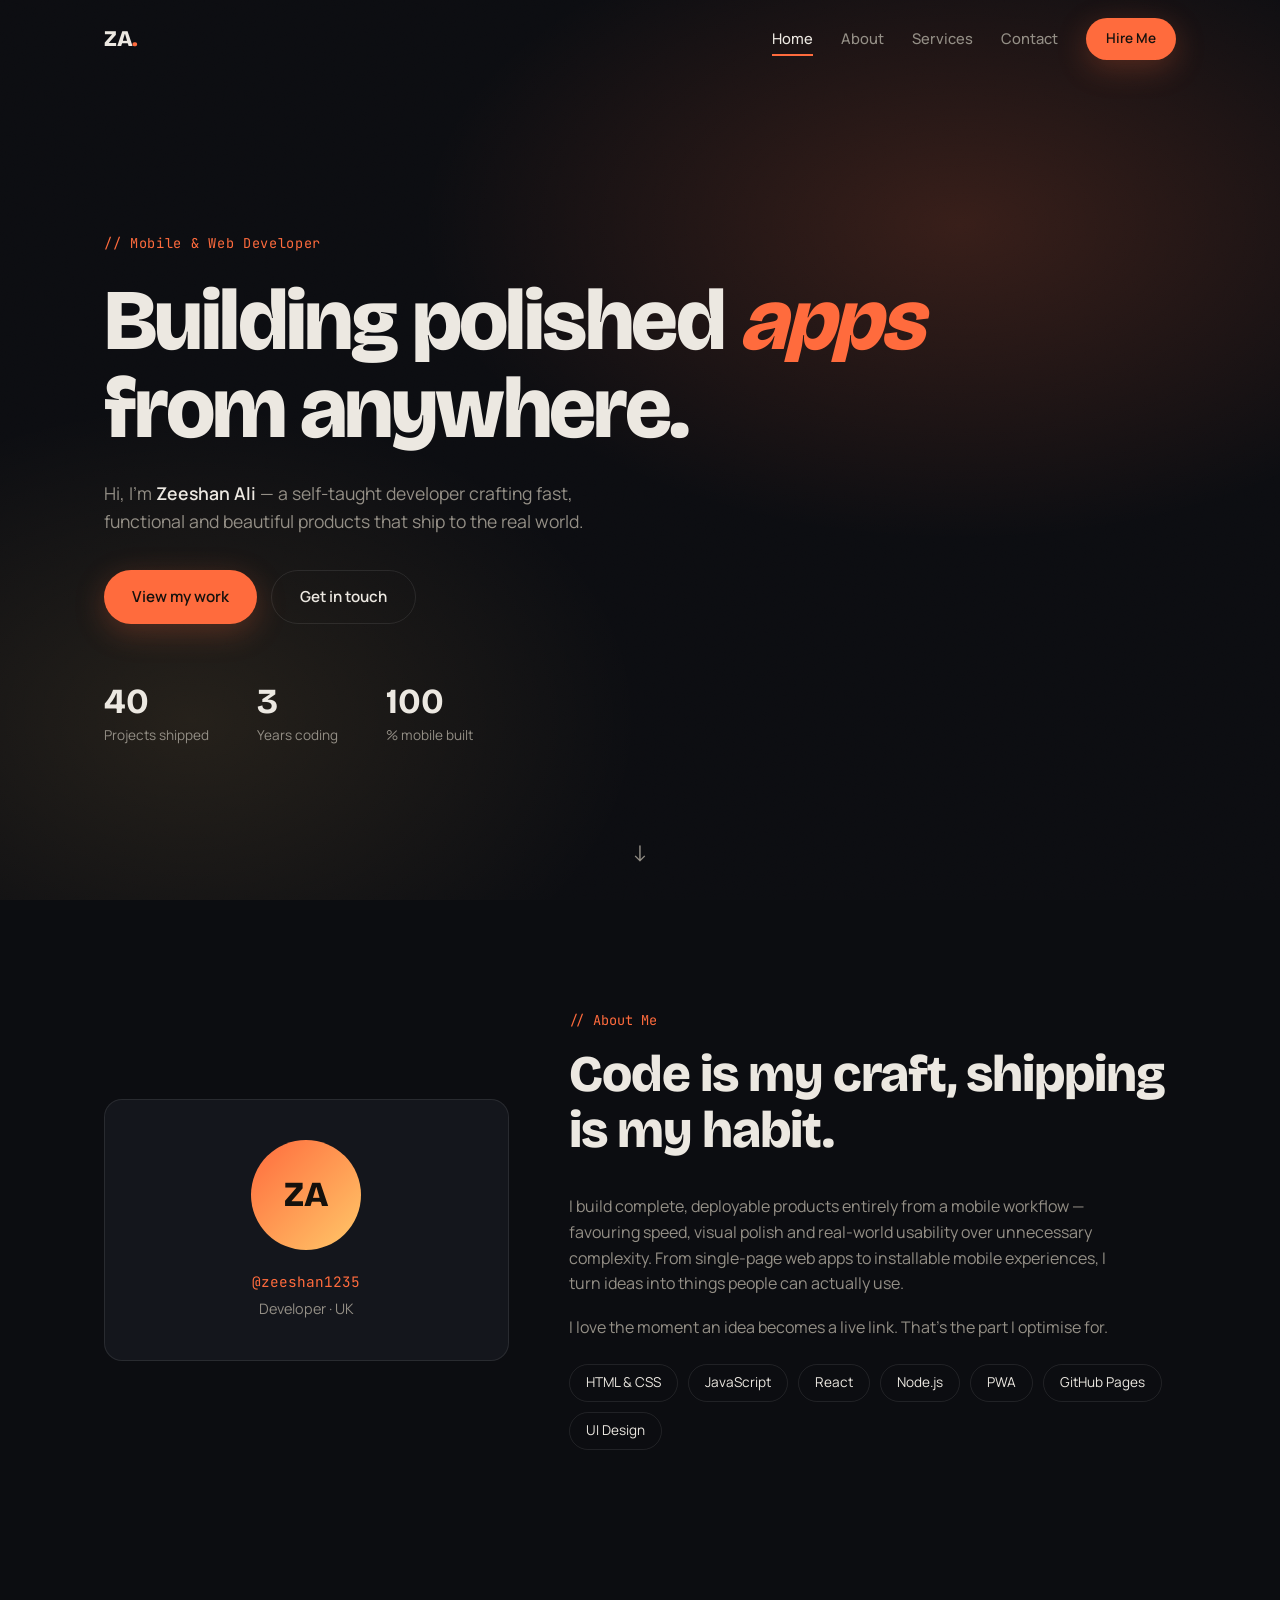
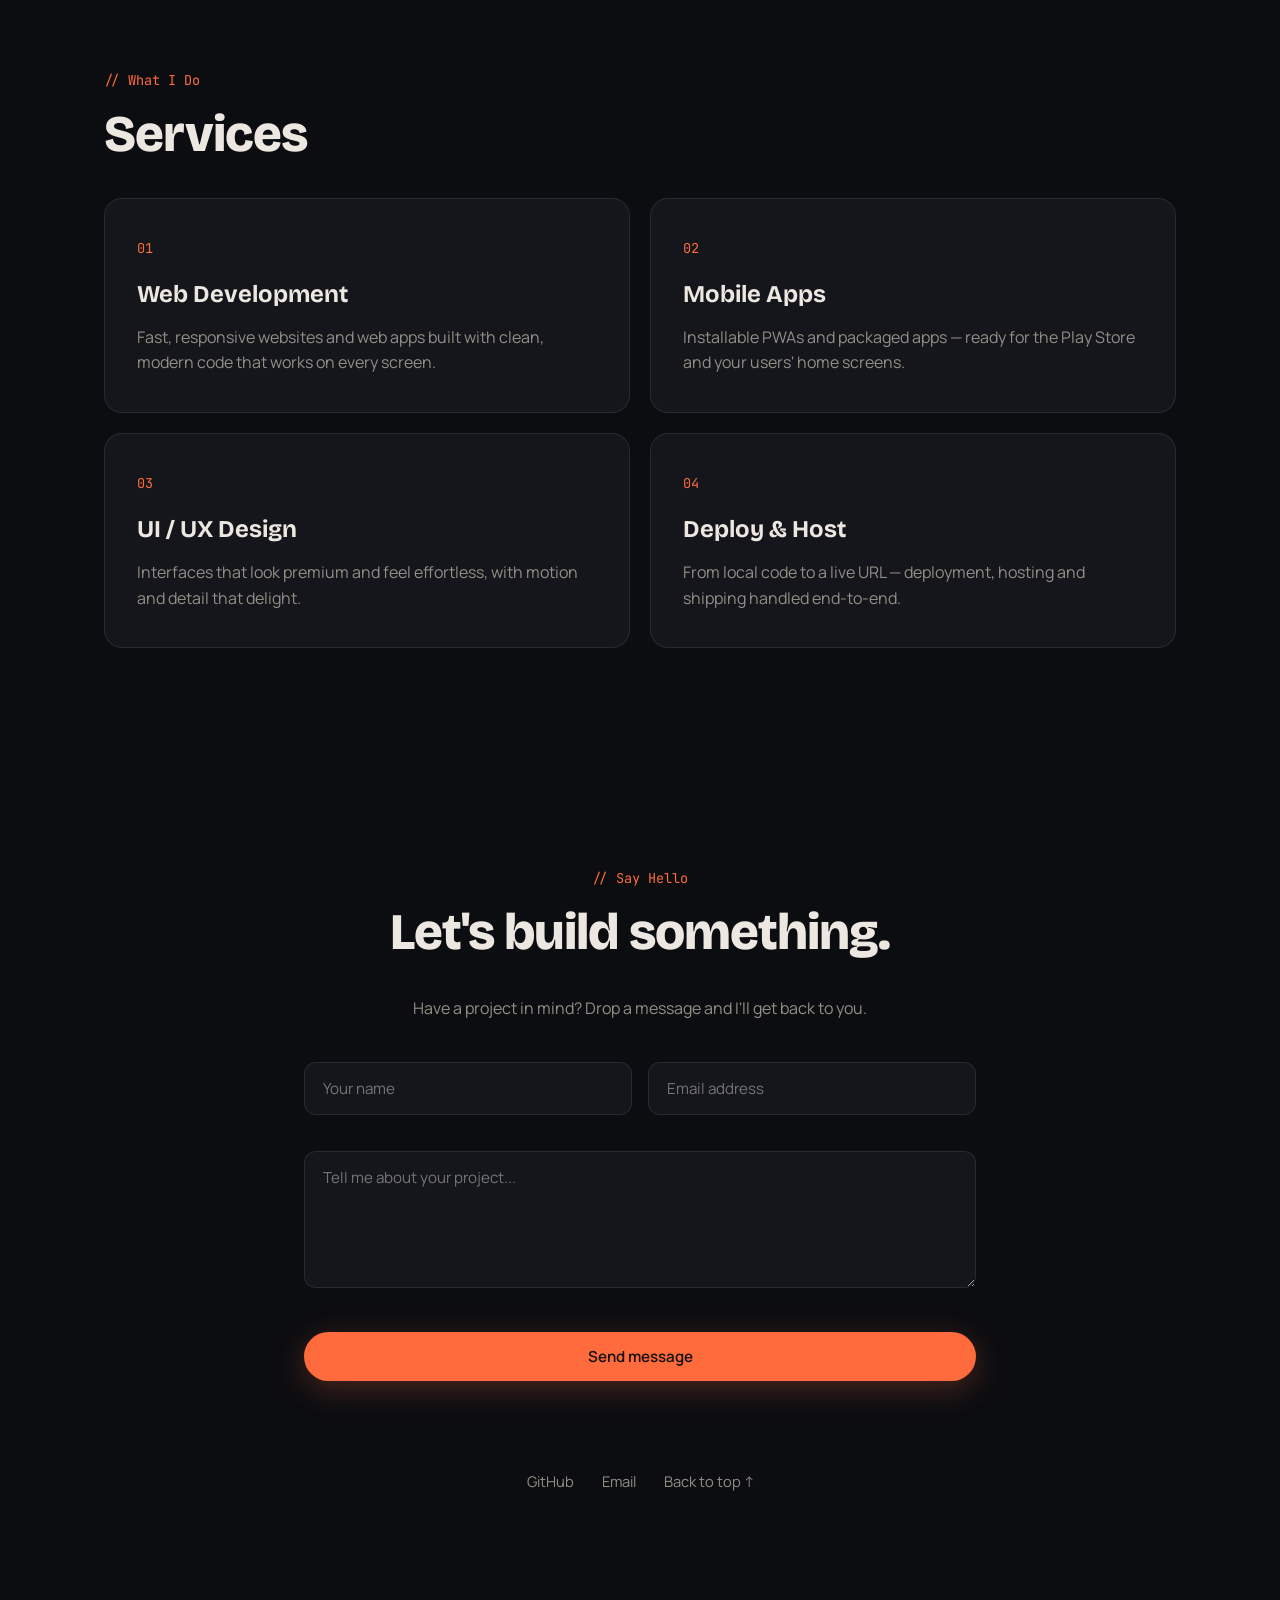
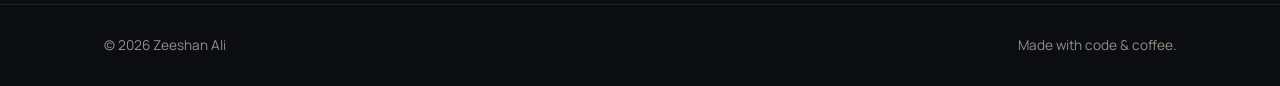
==== index.html @ 7a5abf7b "Add files via upload" ====
<!DOCTYPE html>
<html lang="en">
<head>
  <meta charset="UTF-8" />
  <meta name="viewport" content="width=device-width, initial-scale=1.0" />
  <meta name="description" content="Zeeshan Ali — Mobile & Web Developer. Personal portfolio." />
  <title>Zeeshan Ali — Developer</title>

  <!-- Fonts -->
  <link rel="preconnect" href="https://fonts.googleapis.com" />
  <link rel="preconnect" href="https://fonts.gstatic.com" crossorigin />
  <link href="https://fonts.googleapis.com/css2?family=Bricolage+Grotesque:opsz,wght@12..96,400;12..96,600;12..96,800&family=Manrope:wght@400;500;600;700&family=JetBrains+Mono:wght@500&display=swap" rel="stylesheet" />

  <!-- Styles -->
  <link rel="stylesheet" href="style.css" />
</head>
<body>

  <!-- Grain / texture overlay -->
  <div class="grain" aria-hidden="true"></div>

  <!-- ===== NAVBAR ===== -->
  <header class="nav" id="nav">
    <a href="#home" class="nav__logo">ZA<span>.</span></a>

    <nav class="nav__links" id="navLinks">
      <a href="#home" class="nav__link is-active">Home</a>
      <a href="#about" class="nav__link">About</a>
      <a href="#services" class="nav__link">Services</a>
      <a href="#contact" class="nav__link">Contact</a>
      <a href="#contact" class="btn btn--small nav__cta">Hire Me</a>
    </nav>

    <button class="nav__burger" id="burger" aria-label="Menu">
      <span></span><span></span><span></span>
    </button>
  </header>

  <!-- ===== HOME / HERO ===== -->
  <section class="hero" id="home">
    <div class="hero__bg" aria-hidden="true"></div>
    <div class="container hero__inner">
      <p class="hero__eyebrow reveal">// Mobile &amp; Web Developer</p>
      <h1 class="hero__title reveal">
        Building polished <em>apps</em><br />from anywhere.
      </h1>
      <p class="hero__lead reveal">
        Hi, I'm <strong>Zeeshan Ali</strong> — a self-taught developer crafting fast,
        functional and beautiful products that ship to the real world.
      </p>
      <div class="hero__actions reveal">
        <a href="#services" class="btn">View my work</a>
        <a href="#contact" class="btn btn--ghost">Get in touch</a>
      </div>

      <div class="hero__stats reveal">
        <div class="stat"><span class="stat__num" data-count="40">0</span><span class="stat__label">Projects shipped</span></div>
        <div class="stat"><span class="stat__num" data-count="3">0</span><span class="stat__label">Years coding</span></div>
        <div class="stat"><span class="stat__num" data-count="100">0</span><span class="stat__label">% mobile built</span></div>
      </div>
    </div>
    <a href="#about" class="hero__scroll" aria-label="Scroll down">↓</a>
  </section>

  <!-- ===== ABOUT ===== -->
  <section class="section about" id="about">
    <div class="container about__grid">
      <div class="about__media reveal">
        <div class="about__card">
          <div class="about__avatar">ZA</div>
          <p class="about__handle">@zeeshan1235</p>
          <p class="about__role">Developer · UK</p>
        </div>
      </div>

      <div class="about__content">
        <p class="section__eyebrow reveal">// About Me</p>
        <h2 class="section__title reveal">Code is my craft, shipping is my habit.</h2>
        <p class="about__text reveal">
          I build complete, deployable products entirely from a mobile workflow —
          favouring speed, visual polish and real-world usability over unnecessary
          complexity. From single-page web apps to installable mobile experiences,
          I turn ideas into things people can actually use.
        </p>
        <p class="about__text reveal">
          I love the moment an idea becomes a live link. That's the part I optimise for.
        </p>

        <ul class="skills reveal">
          <li>HTML &amp; CSS</li>
          <li>JavaScript</li>
          <li>React</li>
          <li>Node.js</li>
          <li>PWA</li>
          <li>GitHub Pages</li>
          <li>UI Design</li>
        </ul>
      </div>
    </div>
  </section>

  <!-- ===== SERVICES ===== -->
  <section class="section services" id="services">
    <div class="container">
      <p class="section__eyebrow reveal">// What I Do</p>
      <h2 class="section__title reveal">Services</h2>

      <div class="services__grid">
        <article class="card reveal">
          <span class="card__num">01</span>
          <h3 class="card__title">Web Development</h3>
          <p class="card__text">Fast, responsive websites and web apps built with clean, modern code that works on every screen.</p>
        </article>

        <article class="card reveal">
          <span class="card__num">02</span>
          <h3 class="card__title">Mobile Apps</h3>
          <p class="card__text">Installable PWAs and packaged apps — ready for the Play Store and your users' home screens.</p>
        </article>

        <article class="card reveal">
          <span class="card__num">03</span>
          <h3 class="card__title">UI / UX Design</h3>
          <p class="card__text">Interfaces that look premium and feel effortless, with motion and detail that delight.</p>
        </article>

        <article class="card reveal">
          <span class="card__num">04</span>
          <h3 class="card__title">Deploy &amp; Host</h3>
          <p class="card__text">From local code to a live URL — deployment, hosting and shipping handled end-to-end.</p>
        </article>
      </div>
    </div>
  </section>

  <!-- ===== CONTACT ===== -->
  <section class="section contact" id="contact">
    <div class="container contact__inner">
      <p class="section__eyebrow reveal">// Say Hello</p>
      <h2 class="section__title reveal">Let's build something.</h2>
      <p class="contact__lead reveal">Have a project in mind? Drop a message and I'll get back to you.</p>

      <form class="form reveal" id="contactForm" novalidate>
        <div class="form__row">
          <div class="field">
            <input type="text" id="name" placeholder="Your name" />
            <span class="field__error" data-for="name"></span>
          </div>
          <div class="field">
            <input type="email" id="email" placeholder="Email address" />
            <span class="field__error" data-for="email"></span>
          </div>
        </div>
        <div class="field">
          <textarea id="message" rows="5" placeholder="Tell me about your project..."></textarea>
          <span class="field__error" data-for="message"></span>
        </div>
        <button type="submit" class="btn btn--full" id="submitBtn">Send message</button>
        <p class="form__success" id="formSuccess">✓ Thanks! Your message has been sent.</p>
      </form>

      <div class="contact__socials reveal">
        <a href="https://github.com/zeeshan1235" target="_blank" rel="noopener">GitHub</a>
        <a href="mailto:hello@example.com">Email</a>
        <a href="#home">Back to top ↑</a>
      </div>
    </div>
  </section>

  <!-- ===== FOOTER ===== -->
  <footer class="footer">
    <div class="container footer__inner">
      <span>© <span id="year"></span> Zeeshan Ali</span>
      <span>Made with code &amp; coffee.</span>
    </div>
  </footer>

  <!-- Script -->
  <script src="script.js"></script>
</body>
</html>
---- style.css ----
/* =========================================================
   Zeeshan Ali — Portfolio Styles
   Refined dark editorial theme
   ========================================================= */

:root {
  --bg:        #0c0d11;
  --bg-elev:   #14161c;
  --text:      #ece8e1;
  --muted:     #948f86;
  --accent:    #ff6b3d;   /* warm coral */
  --accent-2:  #ffc869;   /* gold */
  --line:      rgba(255, 255, 255, 0.09);
  --radius:    18px;
  --max:       1120px;
  --ease:      cubic-bezier(0.22, 1, 0.36, 1);

  --font-display: "Bricolage Grotesque", serif;
  --font-body:    "Manrope", sans-serif;
  --font-mono:    "JetBrains Mono", monospace;
}

* { margin: 0; padding: 0; box-sizing: border-box; }

html { scroll-behavior: smooth; scroll-padding-top: 90px; }

body {
  background: var(--bg);
  color: var(--text);
  font-family: var(--font-body);
  line-height: 1.6;
  -webkit-font-smoothing: antialiased;
  overflow-x: hidden;
}

.container { width: 100%; max-width: var(--max); margin: 0 auto; padding: 0 24px; }

/* ---- Grain overlay ---- */
.grain {
  position: fixed; inset: 0; z-index: 1; pointer-events: none;
  opacity: 0.04; mix-blend-mode: overlay;
  background-image: url("data:image/svg+xml,%3Csvg xmlns='http://www.w3.org/2000/svg' width='200' height='200'%3E%3Cfilter id='n'%3E%3CfeTurbulence type='fractalNoise' baseFrequency='0.9' numOctaves='3'/%3E%3C/filter%3E%3Crect width='100%25' height='100%25' filter='url(%23n)'/%3E%3C/svg%3E");
}

/* ---- Buttons ---- */
.btn {
  position: relative; overflow: hidden;
  display: inline-flex; align-items: center; justify-content: center;
  gap: 8px; padding: 14px 28px;
  font-family: var(--font-body); font-weight: 600; font-size: 0.95rem;
  color: #15110d; background: var(--accent);
  border: none; border-radius: 100px; cursor: pointer;
  text-decoration: none;
  transition: transform 0.4s var(--ease), background 0.3s, box-shadow 0.3s;
  box-shadow: 0 8px 30px rgba(255, 107, 61, 0.25);
}
.btn:hover { transform: translateY(-3px); box-shadow: 0 14px 40px rgba(255, 107, 61, 0.35); }
.btn:active { transform: translateY(-1px) scale(0.98); }
.btn--ghost {
  background: transparent; color: var(--text);
  border: 1px solid var(--line); box-shadow: none;
}
.btn--ghost:hover { background: rgba(255,255,255,0.04); box-shadow: none; }
.btn--small { padding: 10px 20px; font-size: 0.85rem; }
.btn--full { width: 100%; }

/* Ripple (added by JS) */
.ripple {
  position: absolute; border-radius: 50%;
  transform: scale(0); animation: ripple 0.6s linear;
  background: rgba(255, 255, 255, 0.4); pointer-events: none;
}
@keyframes ripple { to { transform: scale(4); opacity: 0; } }

/* ---- Navbar ---- */
.nav {
  position: fixed; top: 0; left: 0; right: 0; z-index: 50;
  display: flex; align-items: center; justify-content: space-between;
  padding: 18px 24px; max-width: var(--max); margin: 0 auto;
  transition: background 0.4s, backdrop-filter 0.4s, padding 0.4s;
}
.nav.scrolled {
  background: rgba(12, 13, 17, 0.72);
  backdrop-filter: blur(14px); padding: 12px 24px;
  border-bottom: 1px solid var(--line);
}
.nav__logo {
  font-family: var(--font-display); font-weight: 800; font-size: 1.4rem;
  color: var(--text); text-decoration: none; letter-spacing: -0.02em;
}
.nav__logo span { color: var(--accent); }
.nav__links { display: flex; align-items: center; gap: 28px; }
.nav__link {
  position: relative; color: var(--muted); text-decoration: none;
  font-size: 0.92rem; font-weight: 500; transition: color 0.3s;
}
.nav__link::after {
  content: ""; position: absolute; left: 0; bottom: -5px;
  width: 0; height: 2px; background: var(--accent); transition: width 0.3s var(--ease);
}
.nav__link:hover, .nav__link.is-active { color: var(--text); }
.nav__link.is-active::after { width: 100%; }

.nav__burger { display: none; flex-direction: column; gap: 5px; background: none; border: none; cursor: pointer; }
.nav__burger span { width: 26px; height: 2px; background: var(--text); transition: 0.3s var(--ease); }
.nav__burger.open span:nth-child(1) { transform: translateY(7px) rotate(45deg); }
.nav__burger.open span:nth-child(2) { opacity: 0; }
.nav__burger.open span:nth-child(3) { transform: translateY(-7px) rotate(-45deg); }

/* ---- Hero ---- */
.hero { position: relative; min-height: 100vh; display: flex; align-items: center; overflow: hidden; }
.hero__bg {
  position: absolute; inset: 0; z-index: 0;
  background:
    radial-gradient(60% 50% at 75% 25%, rgba(255, 107, 61, 0.18), transparent 70%),
    radial-gradient(50% 50% at 15% 80%, rgba(255, 200, 105, 0.10), transparent 70%);
}
.hero__inner { position: relative; z-index: 2; padding-top: 80px; }
.hero__eyebrow { font-family: var(--font-mono); color: var(--accent); font-size: 0.85rem; letter-spacing: 0.05em; margin-bottom: 22px; }
.hero__title {
  font-family: var(--font-display); font-weight: 800;
  font-size: clamp(2.6rem, 8vw, 5.4rem); line-height: 1.02;
  letter-spacing: -0.03em; margin-bottom: 26px;
}
.hero__title em { font-style: italic; color: var(--accent); }
.hero__lead { max-width: 540px; color: var(--muted); font-size: 1.1rem; margin-bottom: 34px; }
.hero__lead strong { color: var(--text); font-weight: 600; }
.hero__actions { display: flex; gap: 14px; flex-wrap: wrap; margin-bottom: 60px; }

.hero__stats { display: flex; gap: 48px; flex-wrap: wrap; }
.stat { display: flex; flex-direction: column; }
.stat__num { font-family: var(--font-display); font-size: 2.2rem; font-weight: 700; line-height: 1; }
.stat__label { color: var(--muted); font-size: 0.85rem; margin-top: 6px; }

.hero__scroll {
  position: absolute; bottom: 30px; left: 50%; transform: translateX(-50%);
  color: var(--muted); text-decoration: none; font-size: 1.4rem; z-index: 2;
  animation: bob 1.8s infinite var(--ease);
}
@keyframes bob { 0%,100% { transform: translate(-50%, 0); } 50% { transform: translate(-50%, 8px); } }

/* ---- Sections ---- */
.section { position: relative; z-index: 2; padding: 110px 0; }
.section__eyebrow { font-family: var(--font-mono); color: var(--accent); font-size: 0.85rem; margin-bottom: 14px; }
.section__title {
  font-family: var(--font-display); font-weight: 800;
  font-size: clamp(2rem, 5vw, 3.2rem); letter-spacing: -0.02em;
  line-height: 1.1; margin-bottom: 36px;
}

/* ---- About ---- */
.about__grid { display: grid; grid-template-columns: 0.8fr 1.2fr; gap: 60px; align-items: center; }
.about__card {
  background: var(--bg-elev); border: 1px solid var(--line); border-radius: var(--radius);
  padding: 40px; text-align: center; transition: transform 0.5s var(--ease);
}
.about__card:hover { transform: translateY(-6px); }
.about__avatar {
  width: 110px; height: 110px; margin: 0 auto 20px; border-radius: 50%;
  display: grid; place-items: center; font-family: var(--font-display);
  font-weight: 800; font-size: 2.2rem; color: #15110d;
  background: linear-gradient(135deg, var(--accent), var(--accent-2));
}
.about__handle { font-family: var(--font-mono); color: var(--accent); font-size: 0.9rem; }
.about__role { color: var(--muted); font-size: 0.9rem; margin-top: 4px; }
.about__text { color: var(--muted); margin-bottom: 18px; max-width: 540px; }
.skills { list-style: none; display: flex; flex-wrap: wrap; gap: 10px; margin-top: 24px; }
.skills li {
  font-size: 0.85rem; padding: 7px 16px; border: 1px solid var(--line);
  border-radius: 100px; color: var(--text); transition: 0.3s;
}
.skills li:hover { border-color: var(--accent); color: var(--accent); }

/* ---- Services ---- */
.services__grid { display: grid; grid-template-columns: repeat(2, 1fr); gap: 20px; }
.card {
  position: relative; background: var(--bg-elev); border: 1px solid var(--line);
  border-radius: var(--radius); padding: 36px 32px; overflow: hidden;
  transition: transform 0.5s var(--ease), border-color 0.4s;
}
.card::before {
  content: ""; position: absolute; inset: 0;
  background: radial-gradient(70% 60% at 100% 0%, rgba(255,107,61,0.12), transparent 70%);
  opacity: 0; transition: opacity 0.4s;
}
.card:hover { transform: translateY(-8px); border-color: rgba(255,107,61,0.4); }
.card:hover::before { opacity: 1; }
.card__num { font-family: var(--font-mono); color: var(--accent); font-size: 0.85rem; }
.card__title { font-family: var(--font-display); font-weight: 700; font-size: 1.5rem; margin: 14px 0 12px; }
.card__text { color: var(--muted); position: relative; z-index: 1; }

/* ---- Contact ---- */
.contact__inner { max-width: 720px; margin: 0 auto; text-align: center; }
.contact__lead { color: var(--muted); margin-bottom: 40px; }
.form { text-align: left; }
.form__row { display: grid; grid-template-columns: 1fr 1fr; gap: 16px; }
.field { margin-bottom: 16px; }
.field input, .field textarea {
  width: 100%; padding: 15px 18px; background: var(--bg-elev);
  border: 1px solid var(--line); border-radius: 12px; color: var(--text);
  font-family: var(--font-body); font-size: 0.95rem; resize: vertical;
  transition: border-color 0.3s, box-shadow 0.3s;
}
.field input:focus, .field textarea:focus {
  outline: none; border-color: var(--accent);
  box-shadow: 0 0 0 3px rgba(255,107,61,0.15);
}
.field input.invalid, .field textarea.invalid { border-color: #ff5252; }
.field__error { display: block; color: #ff7676; font-size: 0.78rem; margin-top: 6px; min-height: 14px; }
.form__success {
  text-align: center; color: var(--accent-2); font-weight: 600;
  margin-top: 18px; opacity: 0; transform: translateY(8px);
  transition: 0.4s var(--ease);
}
.form__success.show { opacity: 1; transform: translateY(0); }

.contact__socials { display: flex; justify-content: center; gap: 28px; margin-top: 46px; }
.contact__socials a { color: var(--muted); text-decoration: none; font-size: 0.92rem; transition: color 0.3s; }
.contact__socials a:hover { color: var(--accent); }

/* ---- Footer ---- */
.footer { border-top: 1px solid var(--line); padding: 30px 0; position: relative; z-index: 2; }
.footer__inner { display: flex; justify-content: space-between; flex-wrap: wrap; gap: 12px; color: var(--muted); font-size: 0.85rem; }

/* ---- Reveal animation ---- */
.reveal { opacity: 0; transform: translateY(28px); transition: opacity 0.8s var(--ease), transform 0.8s var(--ease); }
.reveal.visible { opacity: 1; transform: translateY(0); }

/* ---- Responsive ---- */
@media (max-width: 820px) {
  .nav__links {
    position: fixed; top: 0; right: -100%; height: 100vh; width: 75%;
    max-width: 320px; flex-direction: column; justify-content: center;
    gap: 34px; background: var(--bg-elev); border-left: 1px solid var(--line);
    transition: right 0.45s var(--ease); padding: 40px;
  }
  .nav__links.open { right: 0; }
  .nav__burger { display: flex; z-index: 60; }
  .about__grid { grid-template-columns: 1fr; gap: 36px; }
  .services__grid { grid-template-columns: 1fr; }
  .form__row { grid-template-columns: 1fr; }
  .hero__stats { gap: 32px; }
  .footer__inner { justify-content: center; text-align: center; }
}
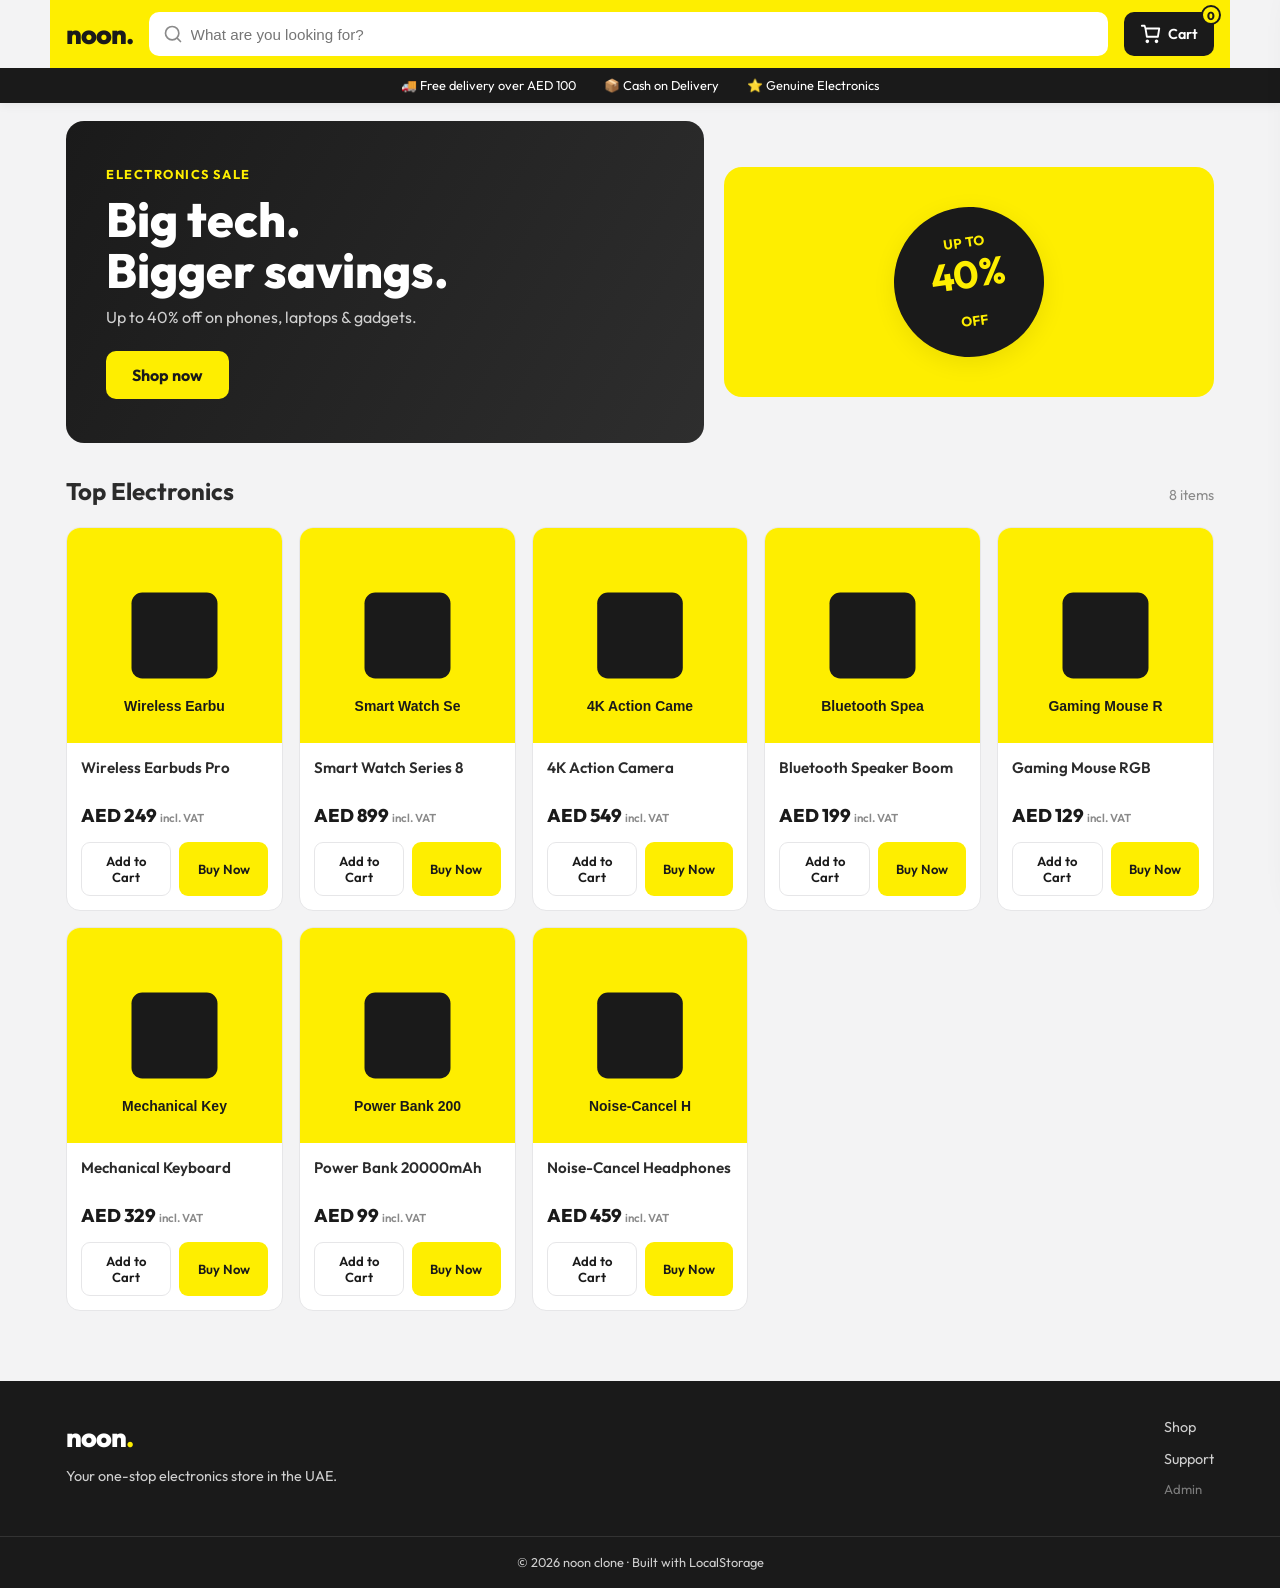
==== commit fbe0d2f4: "Add files via upload" ====
--- a/index.html
+++ b/index.html
@@ -3,179 +3,159 @@
 <head>
   <meta charset="UTF-8" />
   <meta name="viewport" content="width=device-width, initial-scale=1.0" />
-  <meta name="description" content="Zeeshan Ali — Mobile & Web Developer. Personal portfolio." />
-  <title>Zeeshan Ali — Developer</title>
-
-  <!-- Fonts -->
+  <title>noon — Electronics</title>
   <link rel="preconnect" href="https://fonts.googleapis.com" />
   <link rel="preconnect" href="https://fonts.gstatic.com" crossorigin />
-  <link href="https://fonts.googleapis.com/css2?family=Bricolage+Grotesque:opsz,wght@12..96,400;12..96,600;12..96,800&family=Manrope:wght@400;500;600;700&family=JetBrains+Mono:wght@500&display=swap" rel="stylesheet" />
-
-  <!-- Styles -->
+  <link href="https://fonts.googleapis.com/css2?family=Outfit:wght@400;500;600;700;800&display=swap" rel="stylesheet" />
   <link rel="stylesheet" href="style.css" />
 </head>
 <body>
 
-  <!-- Grain / texture overlay -->
-  <div class="grain" aria-hidden="true"></div>
+  <!-- ===================== HEADER ===================== -->
+  <header class="header">
+    <div class="header__top">
+      <a href="#" class="logo" id="goHome">noon<span>.</span></a>
 
-  <!-- ===== NAVBAR ===== -->
-  <header class="nav" id="nav">
-    <a href="#home" class="nav__logo">ZA<span>.</span></a>
+      <div class="search">
+        <svg viewBox="0 0 24 24" class="search__icon"><path d="M21 21l-4.3-4.3M11 19a8 8 0 100-16 8 8 0 000 16z" fill="none" stroke="currentColor" stroke-width="2" stroke-linecap="round"/></svg>
+        <input type="text" id="searchInput" placeholder="What are you looking for?" />
+      </div>
 
-    <nav class="nav__links" id="navLinks">
-      <a href="#home" class="nav__link is-active">Home</a>
-      <a href="#about" class="nav__link">About</a>
-      <a href="#services" class="nav__link">Services</a>
-      <a href="#contact" class="nav__link">Contact</a>
-      <a href="#contact" class="btn btn--small nav__cta">Hire Me</a>
-    </nav>
-
-    <button class="nav__burger" id="burger" aria-label="Menu">
-      <span></span><span></span><span></span>
-    </button>
+      <button class="cart-btn" id="cartBtn">
+        <svg viewBox="0 0 24 24"><path d="M6 6h15l-1.5 9h-12L6 6zm0 0L5 3H2m6 18a1 1 0 100-2 1 1 0 000 2zm10 0a1 1 0 100-2 1 1 0 000 2z" fill="none" stroke="currentColor" stroke-width="2" stroke-linecap="round" stroke-linejoin="round"/></svg>
+        <span>Cart</span>
+        <i class="cart-count" id="cartCount">0</i>
+      </button>
+    </div>
+    <div class="header__bar">
+      <span>🚚 Free delivery over AED 100</span>
+      <span>📦 Cash on Delivery</span>
+      <span>⭐ Genuine Electronics</span>
+    </div>
   </header>
 
-  <!-- ===== HOME / HERO ===== -->
-  <section class="hero" id="home">
-    <div class="hero__bg" aria-hidden="true"></div>
-    <div class="container hero__inner">
-      <p class="hero__eyebrow reveal">// Mobile &amp; Web Developer</p>
-      <h1 class="hero__title reveal">
-        Building polished <em>apps</em><br />from anywhere.
-      </h1>
-      <p class="hero__lead reveal">
-        Hi, I'm <strong>Zeeshan Ali</strong> — a self-taught developer crafting fast,
-        functional and beautiful products that ship to the real world.
-      </p>
-      <div class="hero__actions reveal">
-        <a href="#services" class="btn">View my work</a>
-        <a href="#contact" class="btn btn--ghost">Get in touch</a>
-      </div>
-
-      <div class="hero__stats reveal">
-        <div class="stat"><span class="stat__num" data-count="40">0</span><span class="stat__label">Projects shipped</span></div>
-        <div class="stat"><span class="stat__num" data-count="3">0</span><span class="stat__label">Years coding</span></div>
-        <div class="stat"><span class="stat__num" data-count="100">0</span><span class="stat__label">% mobile built</span></div>
-      </div>
+  <!-- ===================== HERO ===================== -->
+  <section class="hero">
+    <div class="hero__content">
+      <p class="hero__tag">ELECTRONICS SALE</p>
+      <h1 class="hero__title">Big tech.<br>Bigger savings.</h1>
+      <p class="hero__sub">Up to 40% off on phones, laptops &amp; gadgets.</p>
+      <a href="#products" class="hero__btn">Shop now</a>
     </div>
-    <a href="#about" class="hero__scroll" aria-label="Scroll down">↓</a>
-  </section>
-
-  <!-- ===== ABOUT ===== -->
-  <section class="section about" id="about">
-    <div class="container about__grid">
-      <div class="about__media reveal">
-        <div class="about__card">
-          <div class="about__avatar">ZA</div>
-          <p class="about__handle">@zeeshan1235</p>
-          <p class="about__role">Developer · UK</p>
-        </div>
-      </div>
-
-      <div class="about__content">
-        <p class="section__eyebrow reveal">// About Me</p>
-        <h2 class="section__title reveal">Code is my craft, shipping is my habit.</h2>
-        <p class="about__text reveal">
-          I build complete, deployable products entirely from a mobile workflow —
-          favouring speed, visual polish and real-world usability over unnecessary
-          complexity. From single-page web apps to installable mobile experiences,
-          I turn ideas into things people can actually use.
-        </p>
-        <p class="about__text reveal">
-          I love the moment an idea becomes a live link. That's the part I optimise for.
-        </p>
-
-        <ul class="skills reveal">
-          <li>HTML &amp; CSS</li>
-          <li>JavaScript</li>
-          <li>React</li>
-          <li>Node.js</li>
-          <li>PWA</li>
-          <li>GitHub Pages</li>
-          <li>UI Design</li>
-        </ul>
-      </div>
+    <div class="hero__art">
+      <div class="hero__badge">UP&nbsp;TO<br><b>40%</b><br>OFF</div>
     </div>
   </section>
 
-  <!-- ===== SERVICES ===== -->
-  <section class="section services" id="services">
-    <div class="container">
-      <p class="section__eyebrow reveal">// What I Do</p>
-      <h2 class="section__title reveal">Services</h2>
+  <!-- ===================== PRODUCTS ===================== -->
+  <main class="container">
+    <div class="section-head" id="products">
+      <h2>Top Electronics</h2>
+      <span id="resultCount"></span>
+    </div>
+    <div class="grid" id="productGrid"><!-- injected by JS --></div>
+    <p class="empty" id="emptyState" hidden>No products found.</p>
+  </main>
 
-      <div class="services__grid">
-        <article class="card reveal">
-          <span class="card__num">01</span>
-          <h3 class="card__title">Web Development</h3>
-          <p class="card__text">Fast, responsive websites and web apps built with clean, modern code that works on every screen.</p>
-        </article>
-
-        <article class="card reveal">
-          <span class="card__num">02</span>
-          <h3 class="card__title">Mobile Apps</h3>
-          <p class="card__text">Installable PWAs and packaged apps — ready for the Play Store and your users' home screens.</p>
-        </article>
-
-        <article class="card reveal">
-          <span class="card__num">03</span>
-          <h3 class="card__title">UI / UX Design</h3>
-          <p class="card__text">Interfaces that look premium and feel effortless, with motion and detail that delight.</p>
-        </article>
-
-        <article class="card reveal">
-          <span class="card__num">04</span>
-          <h3 class="card__title">Deploy &amp; Host</h3>
-          <p class="card__text">From local code to a live URL — deployment, hosting and shipping handled end-to-end.</p>
-        </article>
+  <!-- ===================== FOOTER ===================== -->
+  <footer class="footer">
+    <div class="footer__inner">
+      <div>
+        <div class="logo logo--light">noon<span>.</span></div>
+        <p>Your one-stop electronics store in the UAE.</p>
+      </div>
+      <div class="footer__links">
+        <a href="#products">Shop</a>
+        <a href="#">Support</a>
+        <a href="#" id="adminTrigger" class="footer__admin">Admin</a>
       </div>
     </div>
-  </section>
+    <p class="footer__copy">© <span id="year"></span> noon clone · Built with LocalStorage</p>
+  </footer>
 
-  <!-- ===== CONTACT ===== -->
-  <section class="section contact" id="contact">
-    <div class="container contact__inner">
-      <p class="section__eyebrow reveal">// Say Hello</p>
-      <h2 class="section__title reveal">Let's build something.</h2>
-      <p class="contact__lead reveal">Have a project in mind? Drop a message and I'll get back to you.</p>
+  <!-- ===================== CART DRAWER ===================== -->
+  <div class="overlay" id="overlay"></div>
+  <aside class="drawer" id="cartDrawer">
+    <div class="drawer__head">
+      <h3>Your Cart</h3>
+      <button class="x" id="closeCart">&times;</button>
+    </div>
+    <div class="drawer__body" id="cartItems"></div>
+    <div class="drawer__foot">
+      <div class="drawer__total"><span>Total</span><b id="cartTotal">AED 0</b></div>
+      <button class="btn btn--block" id="checkoutBtn">Checkout</button>
+    </div>
+  </aside>
 
-      <form class="form reveal" id="contactForm" novalidate>
-        <div class="form__row">
-          <div class="field">
-            <input type="text" id="name" placeholder="Your name" />
-            <span class="field__error" data-for="name"></span>
-          </div>
-          <div class="field">
-            <input type="email" id="email" placeholder="Email address" />
-            <span class="field__error" data-for="email"></span>
-          </div>
-        </div>
-        <div class="field">
-          <textarea id="message" rows="5" placeholder="Tell me about your project..."></textarea>
-          <span class="field__error" data-for="message"></span>
-        </div>
-        <button type="submit" class="btn btn--full" id="submitBtn">Send message</button>
-        <p class="form__success" id="formSuccess">✓ Thanks! Your message has been sent.</p>
-      </form>
+  <!-- ===================== CHECKOUT MODAL ===================== -->
+  <div class="modal" id="checkoutModal">
+    <div class="modal__box">
+      <button class="x x--abs" data-close-modal>&times;</button>
+      <h3>Place your order</h3>
+      <p class="modal__sub" id="checkoutSummary"></p>
+      <div class="form-field"><input type="text" id="custName" placeholder="Full name" /></div>
+      <div class="form-field"><input type="tel" id="custPhone" placeholder="Phone number" /></div>
+      <div class="form-field"><input type="text" id="custAddr" placeholder="Delivery address" /></div>
+      <p class="err" id="checkoutErr"></p>
+      <button class="btn btn--block" id="placeOrderBtn">Confirm order</button>
+    </div>
+  </div>
 
-      <div class="contact__socials reveal">
-        <a href="https://github.com/zeeshan1235" target="_blank" rel="noopener">GitHub</a>
-        <a href="mailto:hello@example.com">Email</a>
-        <a href="#home">Back to top ↑</a>
+  <!-- ===================== ADMIN LOGIN MODAL ===================== -->
+  <div class="modal" id="loginModal">
+    <div class="modal__box modal__box--sm">
+      <button class="x x--abs" data-close-modal>&times;</button>
+      <h3>🔒 Admin Login</h3>
+      <p class="modal__sub">Enter password to manage the store.</p>
+      <div class="form-field"><input type="password" id="adminPass" placeholder="Password" /></div>
+      <p class="err" id="loginErr"></p>
+      <button class="btn btn--block" id="loginBtn">Login</button>
+    </div>
+  </div>
+
+  <!-- ===================== ADMIN PANEL ===================== -->
+  <div class="admin" id="adminPanel">
+    <div class="admin__bar">
+      <div class="logo">noon<span>.</span> <small>Admin</small></div>
+      <div class="admin__bar-actions">
+        <button class="btn btn--ghost btn--sm" id="viewStoreBtn">View Store</button>
+        <button class="btn btn--sm" id="logoutBtn">Logout</button>
       </div>
     </div>
-  </section>
 
-  <!-- ===== FOOTER ===== -->
-  <footer class="footer">
-    <div class="container footer__inner">
-      <span>© <span id="year"></span> Zeeshan Ali</span>
-      <span>Made with code &amp; coffee.</span>
+    <div class="admin__wrap">
+      <div class="tabs">
+        <button class="tab is-active" data-tab="add">➕ Add Product</button>
+        <button class="tab" data-tab="manage">🗂 Products</button>
+        <button class="tab" data-tab="orders">🧾 Orders <i class="badge" id="ordersBadge">0</i></button>
+      </div>
+
+      <section class="tab-panel is-active" id="tab-add">
+        <h3>Upload new product</h3>
+        <div class="admin-form">
+          <div class="form-field"><label>Product name</label><input type="text" id="pName" placeholder="e.g. Wireless Earbuds Pro" /></div>
+          <div class="form-field"><label>Price (AED)</label><input type="number" id="pPrice" placeholder="e.g. 249" min="0" /></div>
+          <div class="form-field"><label>Image URL</label><input type="text" id="pImage" placeholder="https://...  (optional)" /></div>
+          <p class="err" id="addErr"></p>
+          <button class="btn" id="addProductBtn">Add product</button>
+        </div>
+      </section>
+
+      <section class="tab-panel" id="tab-manage">
+        <h3>Manage products</h3>
+        <div class="admin-list" id="adminProductList"></div>
+      </section>
+
+      <section class="tab-panel" id="tab-orders">
+        <h3>Customer orders</h3>
+        <div class="admin-list" id="adminOrderList"></div>
+      </section>
     </div>
-  </footer>
+  </div>
 
-  <!-- Script -->
+  <!-- Toast -->
+  <div class="toast" id="toast"></div>
+
   <script src="script.js"></script>
 </body>
 </html>
--- a/style.css
+++ b/style.css
@@ -1,244 +1,282 @@
 /* =========================================================
-   Zeeshan Ali — Portfolio Styles
-   Refined dark editorial theme
+   noon clone — Electronics store + Admin
+   Yellow / black premium theme · mobile friendly
    ========================================================= */
 
 :root {
-  --bg:        #0c0d11;
-  --bg-elev:   #14161c;
-  --text:      #ece8e1;
-  --muted:     #948f86;
-  --accent:    #ff6b3d;   /* warm coral */
-  --accent-2:  #ffc869;   /* gold */
-  --line:      rgba(255, 255, 255, 0.09);
-  --radius:    18px;
-  --max:       1120px;
-  --ease:      cubic-bezier(0.22, 1, 0.36, 1);
-
-  --font-display: "Bricolage Grotesque", serif;
-  --font-body:    "Manrope", sans-serif;
-  --font-mono:    "JetBrains Mono", monospace;
+  --yellow:  #feee00;
+  --yellow-d:#e6d600;
+  --ink:     #1a1a1a;
+  --text:    #2b2b2b;
+  --muted:   #8a8a8a;
+  --bg:      #f3f3f4;
+  --card:    #ffffff;
+  --line:    #e6e6e8;
+  --green:   #2bbf6a;
+  --radius:  14px;
+  --shadow:  0 6px 24px rgba(0,0,0,.08);
+  --font:    "Outfit", system-ui, sans-serif;
 }
 
 * { margin: 0; padding: 0; box-sizing: border-box; }
-
-html { scroll-behavior: smooth; scroll-padding-top: 90px; }
-
-body {
-  background: var(--bg);
-  color: var(--text);
-  font-family: var(--font-body);
-  line-height: 1.6;
-  -webkit-font-smoothing: antialiased;
-  overflow-x: hidden;
-}
-
-.container { width: 100%; max-width: var(--max); margin: 0 auto; padding: 0 24px; }
-
-/* ---- Grain overlay ---- */
-.grain {
-  position: fixed; inset: 0; z-index: 1; pointer-events: none;
-  opacity: 0.04; mix-blend-mode: overlay;
-  background-image: url("data:image/svg+xml,%3Csvg xmlns='http://www.w3.org/2000/svg' width='200' height='200'%3E%3Cfilter id='n'%3E%3CfeTurbulence type='fractalNoise' baseFrequency='0.9' numOctaves='3'/%3E%3C/filter%3E%3Crect width='100%25' height='100%25' filter='url(%23n)'/%3E%3C/svg%3E");
-}
-
-/* ---- Buttons ---- */
+html { scroll-behavior: smooth; }
+body { font-family: var(--font); background: var(--bg); color: var(--text); line-height: 1.5; }
+img { display: block; max-width: 100%; }
+button { font-family: inherit; cursor: pointer; }
+
+.container { max-width: 1180px; margin: 0 auto; padding: 0 16px; }
+
+/* ---------- Logo ---------- */
+.logo {
+  font-size: 1.7rem; font-weight: 800; color: var(--ink);
+  text-decoration: none; letter-spacing: -.04em;
+}
+.logo span { color: var(--ink); }
+.logo small { font-size: .8rem; font-weight: 600; color: var(--muted); }
+.logo--light { color: #fff; }
+.logo--light span { color: var(--yellow); }
+
+/* ---------- Buttons ---------- */
 .btn {
-  position: relative; overflow: hidden;
-  display: inline-flex; align-items: center; justify-content: center;
-  gap: 8px; padding: 14px 28px;
-  font-family: var(--font-body); font-weight: 600; font-size: 0.95rem;
-  color: #15110d; background: var(--accent);
-  border: none; border-radius: 100px; cursor: pointer;
-  text-decoration: none;
-  transition: transform 0.4s var(--ease), background 0.3s, box-shadow 0.3s;
-  box-shadow: 0 8px 30px rgba(255, 107, 61, 0.25);
-}
-.btn:hover { transform: translateY(-3px); box-shadow: 0 14px 40px rgba(255, 107, 61, 0.35); }
-.btn:active { transform: translateY(-1px) scale(0.98); }
-.btn--ghost {
-  background: transparent; color: var(--text);
-  border: 1px solid var(--line); box-shadow: none;
-}
-.btn--ghost:hover { background: rgba(255,255,255,0.04); box-shadow: none; }
-.btn--small { padding: 10px 20px; font-size: 0.85rem; }
-.btn--full { width: 100%; }
-
-/* Ripple (added by JS) */
-.ripple {
-  position: absolute; border-radius: 50%;
-  transform: scale(0); animation: ripple 0.6s linear;
-  background: rgba(255, 255, 255, 0.4); pointer-events: none;
-}
-@keyframes ripple { to { transform: scale(4); opacity: 0; } }
-
-/* ---- Navbar ---- */
-.nav {
-  position: fixed; top: 0; left: 0; right: 0; z-index: 50;
-  display: flex; align-items: center; justify-content: space-between;
-  padding: 18px 24px; max-width: var(--max); margin: 0 auto;
-  transition: background 0.4s, backdrop-filter 0.4s, padding 0.4s;
-}
-.nav.scrolled {
-  background: rgba(12, 13, 17, 0.72);
-  backdrop-filter: blur(14px); padding: 12px 24px;
-  border-bottom: 1px solid var(--line);
-}
-.nav__logo {
-  font-family: var(--font-display); font-weight: 800; font-size: 1.4rem;
-  color: var(--text); text-decoration: none; letter-spacing: -0.02em;
-}
-.nav__logo span { color: var(--accent); }
-.nav__links { display: flex; align-items: center; gap: 28px; }
-.nav__link {
-  position: relative; color: var(--muted); text-decoration: none;
-  font-size: 0.92rem; font-weight: 500; transition: color 0.3s;
-}
-.nav__link::after {
-  content: ""; position: absolute; left: 0; bottom: -5px;
-  width: 0; height: 2px; background: var(--accent); transition: width 0.3s var(--ease);
-}
-.nav__link:hover, .nav__link.is-active { color: var(--text); }
-.nav__link.is-active::after { width: 100%; }
-
-.nav__burger { display: none; flex-direction: column; gap: 5px; background: none; border: none; cursor: pointer; }
-.nav__burger span { width: 26px; height: 2px; background: var(--text); transition: 0.3s var(--ease); }
-.nav__burger.open span:nth-child(1) { transform: translateY(7px) rotate(45deg); }
-.nav__burger.open span:nth-child(2) { opacity: 0; }
-.nav__burger.open span:nth-child(3) { transform: translateY(-7px) rotate(-45deg); }
-
-/* ---- Hero ---- */
-.hero { position: relative; min-height: 100vh; display: flex; align-items: center; overflow: hidden; }
-.hero__bg {
-  position: absolute; inset: 0; z-index: 0;
-  background:
-    radial-gradient(60% 50% at 75% 25%, rgba(255, 107, 61, 0.18), transparent 70%),
-    radial-gradient(50% 50% at 15% 80%, rgba(255, 200, 105, 0.10), transparent 70%);
-}
-.hero__inner { position: relative; z-index: 2; padding-top: 80px; }
-.hero__eyebrow { font-family: var(--font-mono); color: var(--accent); font-size: 0.85rem; letter-spacing: 0.05em; margin-bottom: 22px; }
-.hero__title {
-  font-family: var(--font-display); font-weight: 800;
-  font-size: clamp(2.6rem, 8vw, 5.4rem); line-height: 1.02;
-  letter-spacing: -0.03em; margin-bottom: 26px;
-}
-.hero__title em { font-style: italic; color: var(--accent); }
-.hero__lead { max-width: 540px; color: var(--muted); font-size: 1.1rem; margin-bottom: 34px; }
-.hero__lead strong { color: var(--text); font-weight: 600; }
-.hero__actions { display: flex; gap: 14px; flex-wrap: wrap; margin-bottom: 60px; }
-
-.hero__stats { display: flex; gap: 48px; flex-wrap: wrap; }
-.stat { display: flex; flex-direction: column; }
-.stat__num { font-family: var(--font-display); font-size: 2.2rem; font-weight: 700; line-height: 1; }
-.stat__label { color: var(--muted); font-size: 0.85rem; margin-top: 6px; }
-
-.hero__scroll {
-  position: absolute; bottom: 30px; left: 50%; transform: translateX(-50%);
-  color: var(--muted); text-decoration: none; font-size: 1.4rem; z-index: 2;
-  animation: bob 1.8s infinite var(--ease);
-}
-@keyframes bob { 0%,100% { transform: translate(-50%, 0); } 50% { transform: translate(-50%, 8px); } }
-
-/* ---- Sections ---- */
-.section { position: relative; z-index: 2; padding: 110px 0; }
-.section__eyebrow { font-family: var(--font-mono); color: var(--accent); font-size: 0.85rem; margin-bottom: 14px; }
-.section__title {
-  font-family: var(--font-display); font-weight: 800;
-  font-size: clamp(2rem, 5vw, 3.2rem); letter-spacing: -0.02em;
-  line-height: 1.1; margin-bottom: 36px;
-}
-
-/* ---- About ---- */
-.about__grid { display: grid; grid-template-columns: 0.8fr 1.2fr; gap: 60px; align-items: center; }
-.about__card {
-  background: var(--bg-elev); border: 1px solid var(--line); border-radius: var(--radius);
-  padding: 40px; text-align: center; transition: transform 0.5s var(--ease);
-}
-.about__card:hover { transform: translateY(-6px); }
-.about__avatar {
-  width: 110px; height: 110px; margin: 0 auto 20px; border-radius: 50%;
-  display: grid; place-items: center; font-family: var(--font-display);
-  font-weight: 800; font-size: 2.2rem; color: #15110d;
-  background: linear-gradient(135deg, var(--accent), var(--accent-2));
-}
-.about__handle { font-family: var(--font-mono); color: var(--accent); font-size: 0.9rem; }
-.about__role { color: var(--muted); font-size: 0.9rem; margin-top: 4px; }
-.about__text { color: var(--muted); margin-bottom: 18px; max-width: 540px; }
-.skills { list-style: none; display: flex; flex-wrap: wrap; gap: 10px; margin-top: 24px; }
-.skills li {
-  font-size: 0.85rem; padding: 7px 16px; border: 1px solid var(--line);
-  border-radius: 100px; color: var(--text); transition: 0.3s;
-}
-.skills li:hover { border-color: var(--accent); color: var(--accent); }
-
-/* ---- Services ---- */
-.services__grid { display: grid; grid-template-columns: repeat(2, 1fr); gap: 20px; }
-.card {
-  position: relative; background: var(--bg-elev); border: 1px solid var(--line);
-  border-radius: var(--radius); padding: 36px 32px; overflow: hidden;
-  transition: transform 0.5s var(--ease), border-color 0.4s;
-}
-.card::before {
-  content: ""; position: absolute; inset: 0;
-  background: radial-gradient(70% 60% at 100% 0%, rgba(255,107,61,0.12), transparent 70%);
-  opacity: 0; transition: opacity 0.4s;
-}
-.card:hover { transform: translateY(-8px); border-color: rgba(255,107,61,0.4); }
-.card:hover::before { opacity: 1; }
-.card__num { font-family: var(--font-mono); color: var(--accent); font-size: 0.85rem; }
-.card__title { font-family: var(--font-display); font-weight: 700; font-size: 1.5rem; margin: 14px 0 12px; }
-.card__text { color: var(--muted); position: relative; z-index: 1; }
-
-/* ---- Contact ---- */
-.contact__inner { max-width: 720px; margin: 0 auto; text-align: center; }
-.contact__lead { color: var(--muted); margin-bottom: 40px; }
-.form { text-align: left; }
-.form__row { display: grid; grid-template-columns: 1fr 1fr; gap: 16px; }
-.field { margin-bottom: 16px; }
-.field input, .field textarea {
-  width: 100%; padding: 15px 18px; background: var(--bg-elev);
-  border: 1px solid var(--line); border-radius: 12px; color: var(--text);
-  font-family: var(--font-body); font-size: 0.95rem; resize: vertical;
-  transition: border-color 0.3s, box-shadow 0.3s;
-}
-.field input:focus, .field textarea:focus {
-  outline: none; border-color: var(--accent);
-  box-shadow: 0 0 0 3px rgba(255,107,61,0.15);
-}
-.field input.invalid, .field textarea.invalid { border-color: #ff5252; }
-.field__error { display: block; color: #ff7676; font-size: 0.78rem; margin-top: 6px; min-height: 14px; }
-.form__success {
-  text-align: center; color: var(--accent-2); font-weight: 600;
-  margin-top: 18px; opacity: 0; transform: translateY(8px);
-  transition: 0.4s var(--ease);
-}
-.form__success.show { opacity: 1; transform: translateY(0); }
-
-.contact__socials { display: flex; justify-content: center; gap: 28px; margin-top: 46px; }
-.contact__socials a { color: var(--muted); text-decoration: none; font-size: 0.92rem; transition: color 0.3s; }
-.contact__socials a:hover { color: var(--accent); }
-
-/* ---- Footer ---- */
-.footer { border-top: 1px solid var(--line); padding: 30px 0; position: relative; z-index: 2; }
-.footer__inner { display: flex; justify-content: space-between; flex-wrap: wrap; gap: 12px; color: var(--muted); font-size: 0.85rem; }
-
-/* ---- Reveal animation ---- */
-.reveal { opacity: 0; transform: translateY(28px); transition: opacity 0.8s var(--ease), transform 0.8s var(--ease); }
-.reveal.visible { opacity: 1; transform: translateY(0); }
-
-/* ---- Responsive ---- */
-@media (max-width: 820px) {
-  .nav__links {
-    position: fixed; top: 0; right: -100%; height: 100vh; width: 75%;
-    max-width: 320px; flex-direction: column; justify-content: center;
-    gap: 34px; background: var(--bg-elev); border-left: 1px solid var(--line);
-    transition: right 0.45s var(--ease); padding: 40px;
-  }
-  .nav__links.open { right: 0; }
-  .nav__burger { display: flex; z-index: 60; }
-  .about__grid { grid-template-columns: 1fr; gap: 36px; }
-  .services__grid { grid-template-columns: 1fr; }
-  .form__row { grid-template-columns: 1fr; }
-  .hero__stats { gap: 32px; }
-  .footer__inner { justify-content: center; text-align: center; }
-}
+  background: var(--ink); color: #fff; border: none; border-radius: 10px;
+  padding: 12px 22px; font-weight: 600; font-size: .92rem;
+  transition: transform .15s, background .25s, box-shadow .2s;
+}
+.btn:hover { transform: translateY(-2px); box-shadow: 0 8px 20px rgba(0,0,0,.18); }
+.btn:active { transform: scale(.97); }
+.btn--block { width: 100%; }
+.btn--sm { padding: 8px 16px; font-size: .85rem; }
+.btn--ghost { background: transparent; color: var(--ink); border: 1px solid var(--line); }
+.btn--yellow { background: var(--yellow); color: var(--ink); }
+.btn--yellow:hover { background: var(--yellow-d); }
+.btn--danger { background: #ffe9e9; color: #d23b3b; }
+.btn--danger:hover { background: #ffd6d6; }
+
+/* ---------- Header ---------- */
+.header { position: sticky; top: 0; z-index: 40; box-shadow: 0 2px 10px rgba(0,0,0,.06); }
+.header__top {
+  background: var(--yellow); display: flex; align-items: center; gap: 16px;
+  padding: 12px 16px; max-width: 1180px; margin: 0 auto;
+}
+.search {
+  flex: 1; display: flex; align-items: center; gap: 8px; background: #fff;
+  border-radius: 10px; padding: 0 14px; height: 44px;
+}
+.search__icon { width: 20px; height: 20px; color: var(--muted); flex-shrink: 0; }
+.search input { flex: 1; border: none; outline: none; font-size: .95rem; background: none; }
+.cart-btn {
+  position: relative; display: flex; align-items: center; gap: 6px;
+  background: var(--ink); color: #fff; border: none; border-radius: 10px;
+  padding: 0 16px; height: 44px; font-weight: 600; font-size: .9rem;
+  transition: transform .15s;
+}
+.cart-btn:hover { transform: translateY(-2px); }
+.cart-btn svg { width: 22px; height: 22px; }
+.cart-count {
+  position: absolute; top: -7px; right: -7px; background: var(--yellow);
+  color: var(--ink); font-size: .72rem; font-weight: 800; font-style: normal;
+  min-width: 20px; height: 20px; border-radius: 20px; display: grid; place-items: center;
+  border: 2px solid var(--ink); padding: 0 4px;
+}
+.header__bar {
+  background: var(--ink); color: #fff; font-size: .8rem;
+  display: flex; gap: 28px; justify-content: center; flex-wrap: wrap;
+  padding: 8px 16px;
+}
+
+/* ---------- Hero ---------- */
+.hero {
+  max-width: 1180px; margin: 18px auto; padding: 0 16px;
+  display: grid; grid-template-columns: 1.3fr 1fr; gap: 20px; align-items: center;
+}
+.hero__content {
+  background: linear-gradient(120deg, #1a1a1a, #2e2e2e); color: #fff;
+  border-radius: 18px; padding: 44px 40px; min-height: 230px;
+  display: flex; flex-direction: column; justify-content: center;
+}
+.hero__tag { color: var(--yellow); font-weight: 700; letter-spacing: .12em; font-size: .8rem; }
+.hero__title { font-size: clamp(2rem, 5vw, 3rem); font-weight: 800; line-height: 1.05; margin: 10px 0; }
+.hero__sub { color: #cfcfcf; margin-bottom: 22px; }
+.hero__btn {
+  align-self: flex-start; background: var(--yellow); color: var(--ink);
+  text-decoration: none; font-weight: 700; padding: 12px 26px; border-radius: 10px;
+  transition: transform .15s;
+}
+.hero__btn:hover { transform: translateY(-2px); }
+.hero__art {
+  background: var(--yellow); border-radius: 18px; min-height: 230px;
+  display: grid; place-items: center;
+}
+.hero__badge {
+  background: var(--ink); color: var(--yellow); text-align: center;
+  border-radius: 50%; width: 150px; height: 150px;
+  display: grid; place-content: center; font-weight: 700; line-height: 1.2;
+  font-size: .85rem; transform: rotate(-8deg); box-shadow: var(--shadow);
+}
+.hero__badge b { font-size: 2.4rem; }
+
+/* ---------- Section head ---------- */
+.section-head {
+  display: flex; align-items: baseline; justify-content: space-between;
+  margin: 30px 0 18px;
+}
+.section-head h2 { font-size: 1.5rem; font-weight: 700; }
+.section-head span { color: var(--muted); font-size: .9rem; }
+
+/* ---------- Product grid ---------- */
+.grid {
+  display: grid; grid-template-columns: repeat(auto-fill, minmax(210px, 1fr));
+  gap: 16px; padding-bottom: 40px;
+}
+.product {
+  background: var(--card); border: 1px solid var(--line); border-radius: var(--radius);
+  overflow: hidden; display: flex; flex-direction: column;
+  transition: transform .2s, box-shadow .2s;
+}
+.product:hover { transform: translateY(-4px); box-shadow: var(--shadow); }
+.product__img { aspect-ratio: 1; background: #fafafa; object-fit: cover; width: 100%; }
+.product__body { padding: 14px; display: flex; flex-direction: column; gap: 6px; flex: 1; }
+.product__name { font-weight: 600; font-size: .95rem; min-height: 2.6em; }
+.product__price { font-size: 1.15rem; font-weight: 800; color: var(--ink); }
+.product__price small { font-size: .72rem; font-weight: 600; color: var(--muted); }
+.product__actions { display: flex; gap: 8px; margin-top: auto; padding-top: 6px; }
+.product__actions .btn { flex: 1; padding: 10px; font-size: .82rem; border-radius: 9px; }
+
+.empty { text-align: center; color: var(--muted); padding: 50px 0; }
+
+/* ---------- Footer ---------- */
+.footer { background: var(--ink); color: #cfcfcf; margin-top: 30px; }
+.footer__inner {
+  max-width: 1180px; margin: 0 auto; padding: 36px 16px;
+  display: flex; justify-content: space-between; flex-wrap: wrap; gap: 20px;
+}
+.footer__inner p { font-size: .9rem; margin-top: 8px; max-width: 280px; }
+.footer__links { display: flex; flex-direction: column; gap: 10px; }
+.footer__links a { color: #cfcfcf; text-decoration: none; font-size: .9rem; }
+.footer__links a:hover { color: var(--yellow); }
+.footer__admin { opacity: .55; font-size: .82rem !important; }
+.footer__copy { text-align: center; border-top: 1px solid #333; padding: 16px; font-size: .8rem; }
+
+/* ---------- Overlay / Drawer ---------- */
+.overlay {
+  position: fixed; inset: 0; background: rgba(0,0,0,.5); z-index: 60;
+  opacity: 0; visibility: hidden; transition: .3s;
+}
+.overlay.show { opacity: 1; visibility: visible; }
+.drawer {
+  position: fixed; top: 0; right: -420px; width: 380px; max-width: 90vw; height: 100%;
+  background: #fff; z-index: 70; display: flex; flex-direction: column;
+  transition: right .35s cubic-bezier(.22,1,.36,1); box-shadow: -10px 0 40px rgba(0,0,0,.2);
+}
+.drawer.open { right: 0; }
+.drawer__head { display: flex; justify-content: space-between; align-items: center; padding: 18px 20px; border-bottom: 1px solid var(--line); }
+.drawer__head h3 { font-size: 1.2rem; }
+.drawer__body { flex: 1; overflow-y: auto; padding: 14px 20px; }
+.drawer__foot { border-top: 1px solid var(--line); padding: 18px 20px; }
+.drawer__total { display: flex; justify-content: space-between; margin-bottom: 14px; font-size: 1.05rem; }
+.drawer__total b { font-weight: 800; }
+
+.cart-item { display: flex; gap: 12px; padding: 12px 0; border-bottom: 1px solid var(--line); }
+.cart-item img { width: 60px; height: 60px; border-radius: 8px; object-fit: cover; background: #f4f4f4; }
+.cart-item__info { flex: 1; }
+.cart-item__name { font-weight: 600; font-size: .9rem; }
+.cart-item__price { color: var(--muted); font-size: .85rem; }
+.cart-item__qty { display: flex; align-items: center; gap: 8px; margin-top: 6px; }
+.cart-item__qty button { width: 26px; height: 26px; border-radius: 6px; border: 1px solid var(--line); background: #fff; font-weight: 700; }
+.cart-item__remove { background: none; border: none; color: #d23b3b; font-size: .8rem; align-self: flex-start; }
+
+.x { background: none; border: none; font-size: 1.8rem; line-height: 1; color: var(--muted); }
+.x--abs { position: absolute; top: 14px; right: 16px; }
+
+/* ---------- Modals ---------- */
+.modal {
+  position: fixed; inset: 0; z-index: 80; background: rgba(0,0,0,.55);
+  display: none; align-items: center; justify-content: center; padding: 16px;
+}
+.modal.show { display: flex; }
+.modal__box {
+  background: #fff; border-radius: 16px; padding: 28px; width: 100%; max-width: 440px;
+  position: relative; animation: pop .3s ease;
+}
+.modal__box--sm { max-width: 360px; }
+.modal__box h3 { font-size: 1.3rem; margin-bottom: 6px; }
+.modal__sub { color: var(--muted); font-size: .9rem; margin-bottom: 18px; }
+@keyframes pop { from { transform: scale(.9); opacity: 0; } to { transform: scale(1); opacity: 1; } }
+
+.form-field { margin-bottom: 14px; }
+.form-field label { display: block; font-size: .82rem; font-weight: 600; margin-bottom: 6px; color: var(--text); }
+.form-field input, .form-field textarea {
+  width: 100%; padding: 12px 14px; border: 1px solid var(--line); border-radius: 10px;
+  font-family: inherit; font-size: .95rem; outline: none; transition: border .2s;
+}
+.form-field input:focus { border-color: var(--ink); }
+.err { color: #d23b3b; font-size: .82rem; min-height: 16px; margin-bottom: 8px; }
+
+/* ---------- Admin Panel ---------- */
+.admin { position: fixed; inset: 0; z-index: 90; background: var(--bg); overflow-y: auto; display: none; }
+.admin.show { display: block; }
+.admin__bar {
+  background: var(--ink); color: #fff; display: flex; align-items: center;
+  justify-content: space-between; padding: 14px 20px; position: sticky; top: 0; z-index: 5;
+}
+.admin__bar .logo { color: #fff; }
+.admin__bar .logo span { color: var(--yellow); }
+.admin__bar-actions { display: flex; gap: 10px; }
+.admin__wrap { max-width: 900px; margin: 0 auto; padding: 24px 16px 60px; }
+
+.tabs { display: flex; gap: 8px; margin-bottom: 22px; flex-wrap: wrap; }
+.tab {
+  background: #fff; border: 1px solid var(--line); border-radius: 10px;
+  padding: 10px 16px; font-weight: 600; font-size: .9rem; color: var(--text);
+  display: flex; align-items: center; gap: 6px;
+}
+.tab.is-active { background: var(--yellow); border-color: var(--yellow); color: var(--ink); }
+.badge { background: #d23b3b; color: #fff; font-style: normal; font-size: .7rem; font-weight: 800; padding: 1px 7px; border-radius: 20px; }
+
+.tab-panel { display: none; }
+.tab-panel.is-active { display: block; }
+.tab-panel h3 { margin-bottom: 16px; }
+
+.admin-form { background: #fff; border: 1px solid var(--line); border-radius: var(--radius); padding: 22px; max-width: 480px; }
+
+.admin-list { display: flex; flex-direction: column; gap: 12px; }
+.admin-row {
+  background: #fff; border: 1px solid var(--line); border-radius: var(--radius);
+  padding: 14px; display: flex; align-items: center; gap: 14px; flex-wrap: wrap;
+}
+.admin-row img { width: 54px; height: 54px; border-radius: 8px; object-fit: cover; background: #f4f4f4; }
+.admin-row__info { flex: 1; min-width: 140px; }
+.admin-row__info b { display: block; }
+.admin-row__info span { color: var(--muted); font-size: .85rem; }
+.admin-row__actions { display: flex; gap: 8px; }
+
+.order-card { background: #fff; border: 1px solid var(--line); border-radius: var(--radius); padding: 16px; }
+.order-card__head { display: flex; justify-content: space-between; flex-wrap: wrap; gap: 8px; margin-bottom: 10px; }
+.order-card__id { font-weight: 700; }
+.order-card__date { color: var(--muted); font-size: .82rem; }
+.order-card__cust { font-size: .88rem; color: var(--text); margin-bottom: 10px; }
+.order-card__cust span { color: var(--muted); }
+.order-card__items { list-style: none; font-size: .88rem; border-top: 1px dashed var(--line); padding-top: 10px; }
+.order-card__items li { display: flex; justify-content: space-between; padding: 3px 0; }
+.order-card__total { display: flex; justify-content: space-between; font-weight: 800; border-top: 1px solid var(--line); margin-top: 8px; padding-top: 8px; }
+
+/* ---------- Toast ---------- */
+.toast {
+  position: fixed; bottom: 24px; left: 50%; transform: translate(-50%, 80px);
+  background: var(--ink); color: #fff; padding: 14px 22px; border-radius: 12px;
+  font-weight: 600; font-size: .9rem; z-index: 100; opacity: 0; transition: .35s;
+  box-shadow: var(--shadow); max-width: 90vw; text-align: center;
+}
+.toast.show { transform: translate(-50%, 0); opacity: 1; }
+
+/* ---------- Responsive ---------- */
+@media (max-width: 720px) {
+  .hero { grid-template-columns: 1fr; }
+  .hero__art { min-height: 150px; }
+  .hero__content { padding: 30px 24px; min-height: auto; }
+  .header__bar { gap: 14px; font-size: .72rem; }
+  .cart-btn span { display: none; }
+  .footer__inner { flex-direction: column; }
+  .grid { grid-template-columns: repeat(auto-fill, minmax(150px, 1fr)); gap: 12px; }
+  .product__actions { flex-direction: column; }
+}
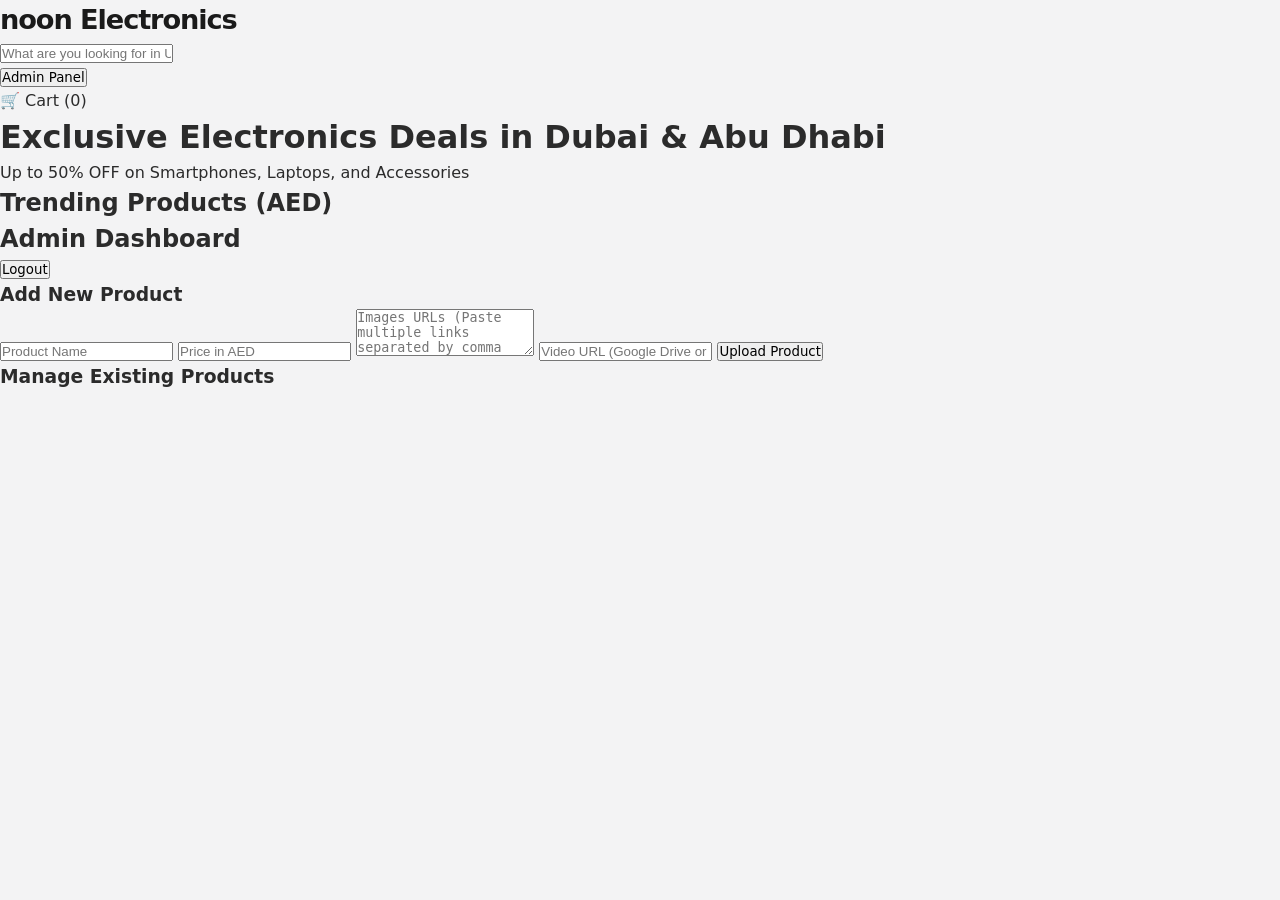
==== commit 61a6988c: "Update index.html" ====
--- a/index.html
+++ b/index.html
@@ -1,161 +1,71 @@
 <!DOCTYPE html>
 <html lang="en">
 <head>
-  <meta charset="UTF-8" />
-  <meta name="viewport" content="width=device-width, initial-scale=1.0" />
-  <title>noon — Electronics</title>
-  <link rel="preconnect" href="https://fonts.googleapis.com" />
-  <link rel="preconnect" href="https://fonts.gstatic.com" crossorigin />
-  <link href="https://fonts.googleapis.com/css2?family=Outfit:wght@400;500;600;700;800&display=swap" rel="stylesheet" />
-  <link rel="stylesheet" href="style.css" />
+    <meta charset="UTF-8">
+    <meta name="viewport" content="width=device-width, initial-scale=1.0">
+    <title>Noon Electronics UAE</title>
+    <link rel="stylesheet" href="style.css">
 </head>
 <body>
+    <header>
+        <div class="logo">noon <span>Electronics</span></div>
+        <div class="search-bar">
+            <input type="text" placeholder="What are you looking for in UAE?">
+        </div>
+        <div class="header-buttons">
+            <button id="adminBtn">Admin Panel</button>
+            <div class="cart">🛒 Cart (<span id="cartCount">0</span>)</div>
+        </div>
+    </header>
 
-  <!-- ===================== HEADER ===================== -->
-  <header class="header">
-    <div class="header__top">
-      <a href="#" class="logo" id="goHome">noon<span>.</span></a>
-
-      <div class="search">
-        <svg viewBox="0 0 24 24" class="search__icon"><path d="M21 21l-4.3-4.3M11 19a8 8 0 100-16 8 8 0 000 16z" fill="none" stroke="currentColor" stroke-width="2" stroke-linecap="round"/></svg>
-        <input type="text" id="searchInput" placeholder="What are you looking for?" />
-      </div>
-
-      <button class="cart-btn" id="cartBtn">
-        <svg viewBox="0 0 24 24"><path d="M6 6h15l-1.5 9h-12L6 6zm0 0L5 3H2m6 18a1 1 0 100-2 1 1 0 000 2zm10 0a1 1 0 100-2 1 1 0 000 2z" fill="none" stroke="currentColor" stroke-width="2" stroke-linecap="round" stroke-linejoin="round"/></svg>
-        <span>Cart</span>
-        <i class="cart-count" id="cartCount">0</i>
-      </button>
-    </div>
-    <div class="header__bar">
-      <span>🚚 Free delivery over AED 100</span>
-      <span>📦 Cash on Delivery</span>
-      <span>⭐ Genuine Electronics</span>
-    </div>
-  </header>
-
-  <!-- ===================== HERO ===================== -->
-  <section class="hero">
-    <div class="hero__content">
-      <p class="hero__tag">ELECTRONICS SALE</p>
-      <h1 class="hero__title">Big tech.<br>Bigger savings.</h1>
-      <p class="hero__sub">Up to 40% off on phones, laptops &amp; gadgets.</p>
-      <a href="#products" class="hero__btn">Shop now</a>
-    </div>
-    <div class="hero__art">
-      <div class="hero__badge">UP&nbsp;TO<br><b>40%</b><br>OFF</div>
-    </div>
-  </section>
-
-  <!-- ===================== PRODUCTS ===================== -->
-  <main class="container">
-    <div class="section-head" id="products">
-      <h2>Top Electronics</h2>
-      <span id="resultCount"></span>
-    </div>
-    <div class="grid" id="productGrid"><!-- injected by JS --></div>
-    <p class="empty" id="emptyState" hidden>No products found.</p>
-  </main>
-
-  <!-- ===================== FOOTER ===================== -->
-  <footer class="footer">
-    <div class="footer__inner">
-      <div>
-        <div class="logo logo--light">noon<span>.</span></div>
-        <p>Your one-stop electronics store in the UAE.</p>
-      </div>
-      <div class="footer__links">
-        <a href="#products">Shop</a>
-        <a href="#">Support</a>
-        <a href="#" id="adminTrigger" class="footer__admin">Admin</a>
-      </div>
-    </div>
-    <p class="footer__copy">© <span id="year"></span> noon clone · Built with LocalStorage</p>
-  </footer>
-
-  <!-- ===================== CART DRAWER ===================== -->
-  <div class="overlay" id="overlay"></div>
-  <aside class="drawer" id="cartDrawer">
-    <div class="drawer__head">
-      <h3>Your Cart</h3>
-      <button class="x" id="closeCart">&times;</button>
-    </div>
-    <div class="drawer__body" id="cartItems"></div>
-    <div class="drawer__foot">
-      <div class="drawer__total"><span>Total</span><b id="cartTotal">AED 0</b></div>
-      <button class="btn btn--block" id="checkoutBtn">Checkout</button>
-    </div>
-  </aside>
-
-  <!-- ===================== CHECKOUT MODAL ===================== -->
-  <div class="modal" id="checkoutModal">
-    <div class="modal__box">
-      <button class="x x--abs" data-close-modal>&times;</button>
-      <h3>Place your order</h3>
-      <p class="modal__sub" id="checkoutSummary"></p>
-      <div class="form-field"><input type="text" id="custName" placeholder="Full name" /></div>
-      <div class="form-field"><input type="tel" id="custPhone" placeholder="Phone number" /></div>
-      <div class="form-field"><input type="text" id="custAddr" placeholder="Delivery address" /></div>
-      <p class="err" id="checkoutErr"></p>
-      <button class="btn btn--block" id="placeOrderBtn">Confirm order</button>
-    </div>
-  </div>
-
-  <!-- ===================== ADMIN LOGIN MODAL ===================== -->
-  <div class="modal" id="loginModal">
-    <div class="modal__box modal__box--sm">
-      <button class="x x--abs" data-close-modal>&times;</button>
-      <h3>🔒 Admin Login</h3>
-      <p class="modal__sub">Enter password to manage the store.</p>
-      <div class="form-field"><input type="password" id="adminPass" placeholder="Password" /></div>
-      <p class="err" id="loginErr"></p>
-      <button class="btn btn--block" id="loginBtn">Login</button>
-    </div>
-  </div>
-
-  <!-- ===================== ADMIN PANEL ===================== -->
-  <div class="admin" id="adminPanel">
-    <div class="admin__bar">
-      <div class="logo">noon<span>.</span> <small>Admin</small></div>
-      <div class="admin__bar-actions">
-        <button class="btn btn--ghost btn--sm" id="viewStoreBtn">View Store</button>
-        <button class="btn btn--sm" id="logoutBtn">Logout</button>
-      </div>
+    <div class="banner">
+        <h1>Exclusive Electronics Deals in Dubai & Abu Dhabi</h1>
+        <p>Up to 50% OFF on Smartphones, Laptops, and Accessories</p>
     </div>
 
-    <div class="admin__wrap">
-      <div class="tabs">
-        <button class="tab is-active" data-tab="add">➕ Add Product</button>
-        <button class="tab" data-tab="manage">🗂 Products</button>
-        <button class="tab" data-tab="orders">🧾 Orders <i class="badge" id="ordersBadge">0</i></button>
-      </div>
+    <main>
+        <section id="customerView">
+            <h2 class="section-title">Trending Products (AED)</h2>
+            <div class="products-grid" id="productsGrid">
+                </div>
+        </section>
 
-      <section class="tab-panel is-active" id="tab-add">
-        <h3>Upload new product</h3>
-        <div class="admin-form">
-          <div class="form-field"><label>Product name</label><input type="text" id="pName" placeholder="e.g. Wireless Earbuds Pro" /></div>
-          <div class="form-field"><label>Price (AED)</label><input type="number" id="pPrice" placeholder="e.g. 249" min="0" /></div>
-          <div class="form-field"><label>Image URL</label><input type="text" id="pImage" placeholder="https://...  (optional)" /></div>
-          <p class="err" id="addErr"></p>
-          <button class="btn" id="addProductBtn">Add product</button>
+        <section id="adminPanel" class="hidden">
+            <div class="admin-header">
+                <h2>Admin Dashboard</h2>
+                <button id="logoutBtn">Logout</button>
+            </div>
+            
+            <div class="admin-box">
+                <h3>Add New Product</h3>
+                <form id="addProductForm">
+                    <input type="text" id="prodName" placeholder="Product Name" required>
+                    <input type="number" id="prodPrice" placeholder="Price in AED" required>
+                    <textarea id="prodImages" placeholder="Images URLs (Paste multiple links separated by comma ',')" rows="3" required></textarea>
+                    <input type="url" id="prodVideo" placeholder="Video URL (Google Drive or YouTube Link - Optional)">
+                    <button type="submit">Upload Product</button>
+                </form>
+            </div>
+
+            <div class="admin-box">
+                <h3>Manage Existing Products</h3>
+                <div id="adminProductsList"></div>
+            </div>
+        </section>
+    </main>
+
+    <div id="loginModal" class="modal hidden">
+        <div class="modal-content">
+            <h3>Admin Login</h3>
+            <p>Enter password to access dashboard:</p>
+            <input type="password" id="adminPassword" placeholder="Enter Password">
+            <div class="modal-actions">
+                <button id="loginSubmit">Login</button>
+                <button id="loginClose">Cancel</button>
+            </div>
         </div>
-      </section>
+    </div>
 
-      <section class="tab-panel" id="tab-manage">
-        <h3>Manage products</h3>
-        <div class="admin-list" id="adminProductList"></div>
-      </section>
-
-      <section class="tab-panel" id="tab-orders">
-        <h3>Customer orders</h3>
-        <div class="admin-list" id="adminOrderList"></div>
-      </section>
-    </div>
-  </div>
-
-  <!-- Toast -->
-  <div class="toast" id="toast"></div>
-
-  <script src="script.js"></script>
+    <script src="script.js"></script>
 </body>
 </html>
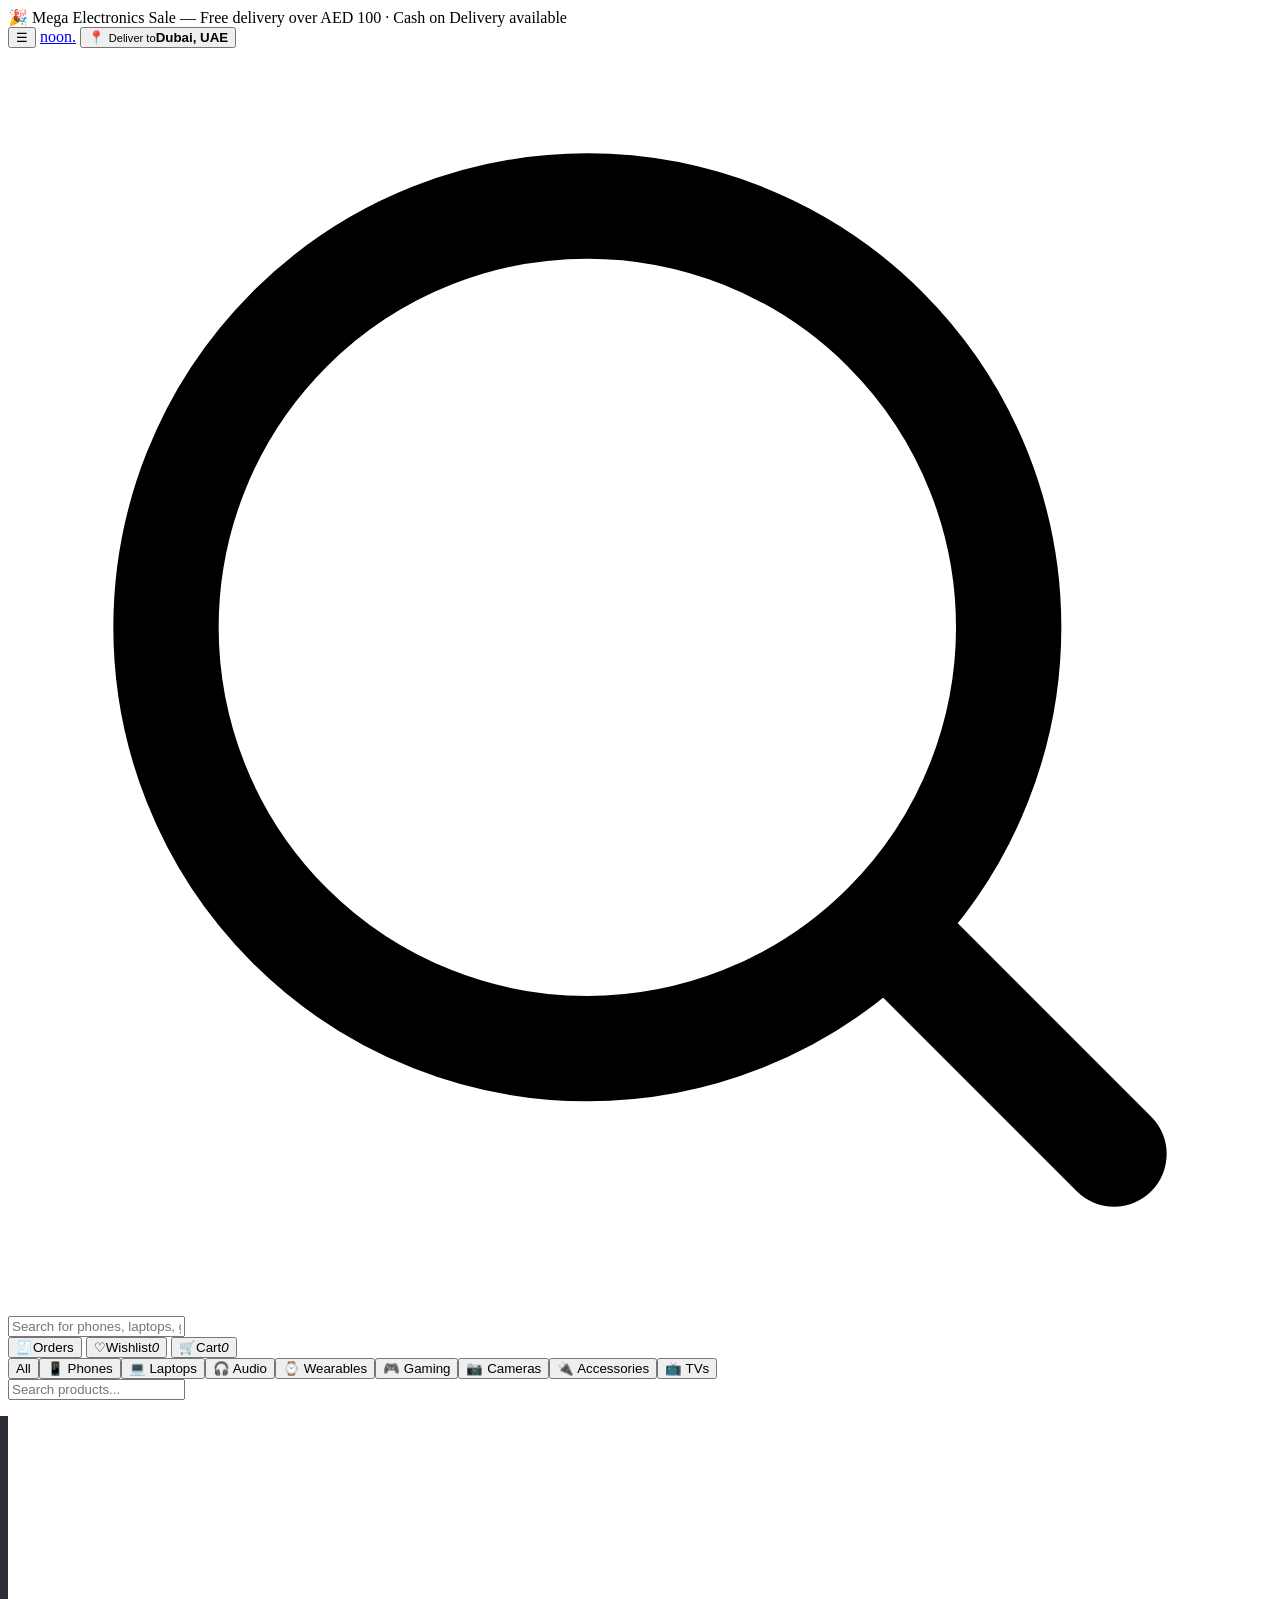
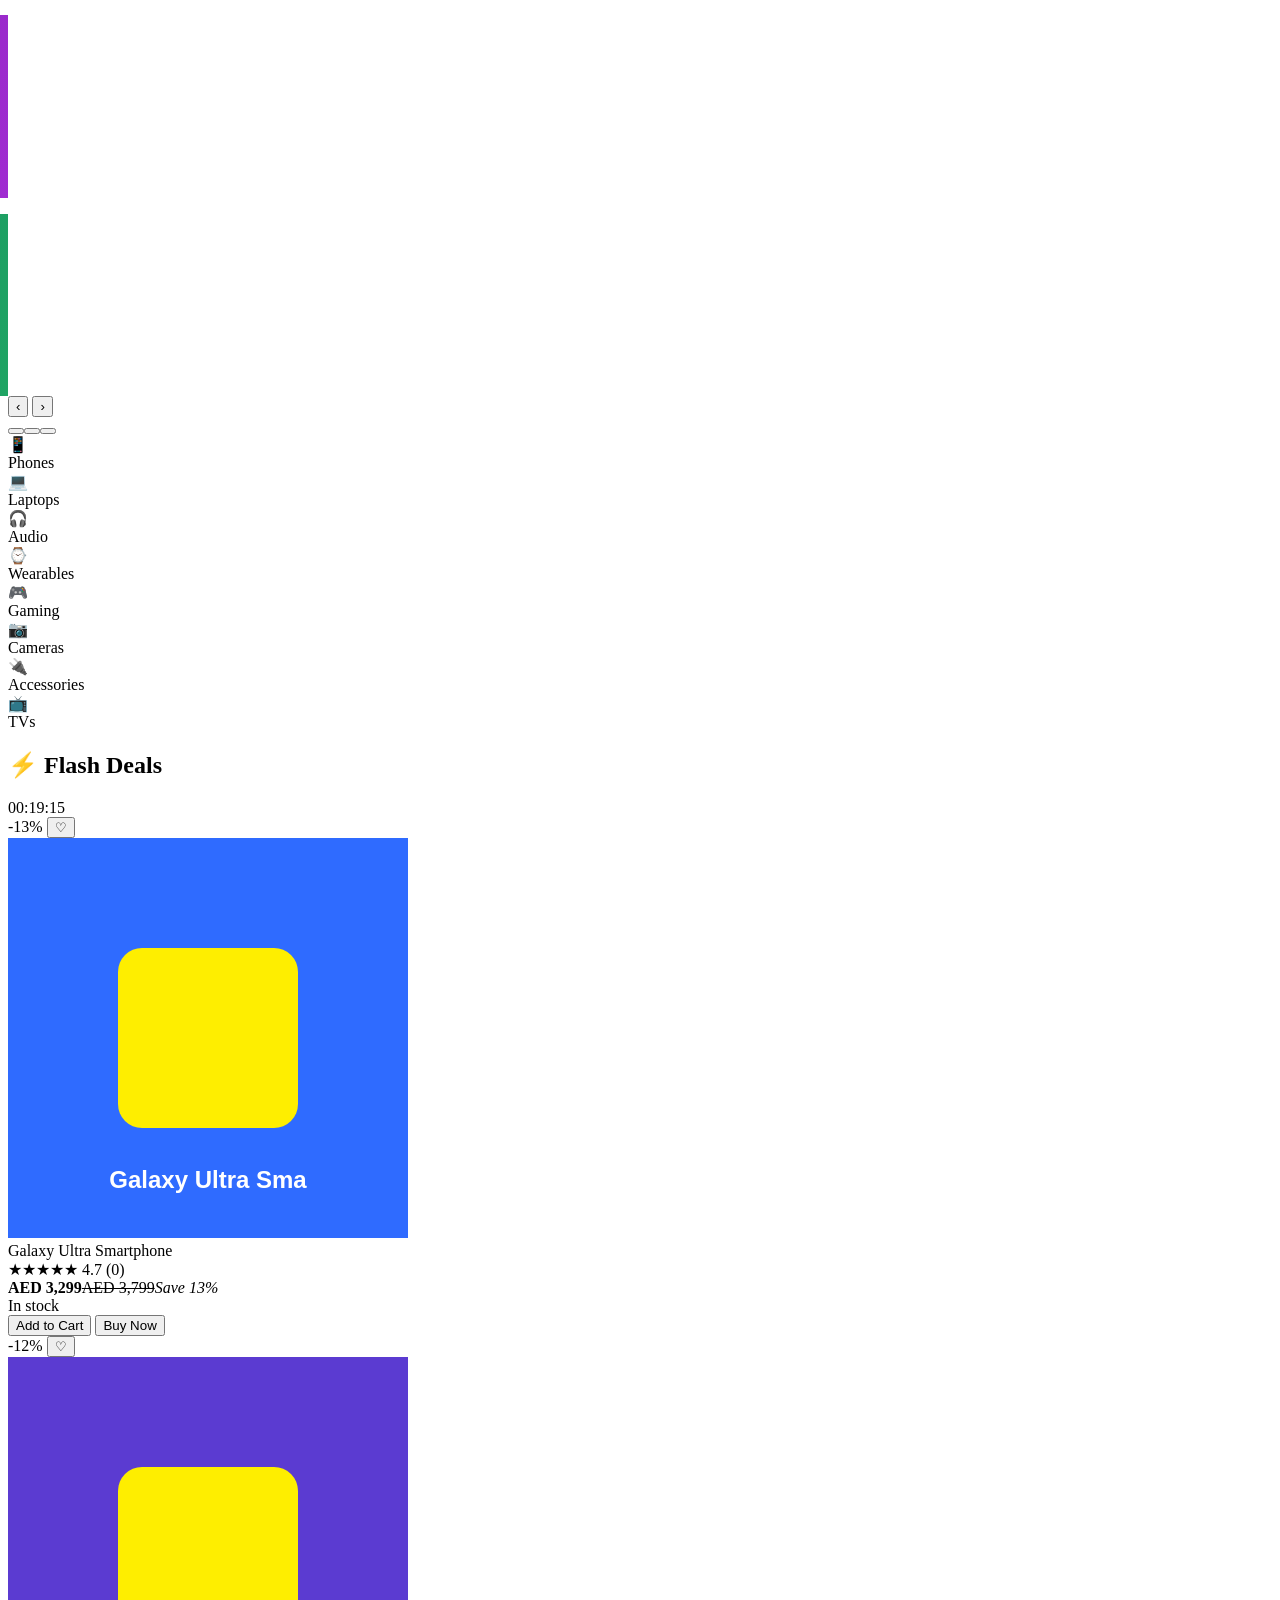
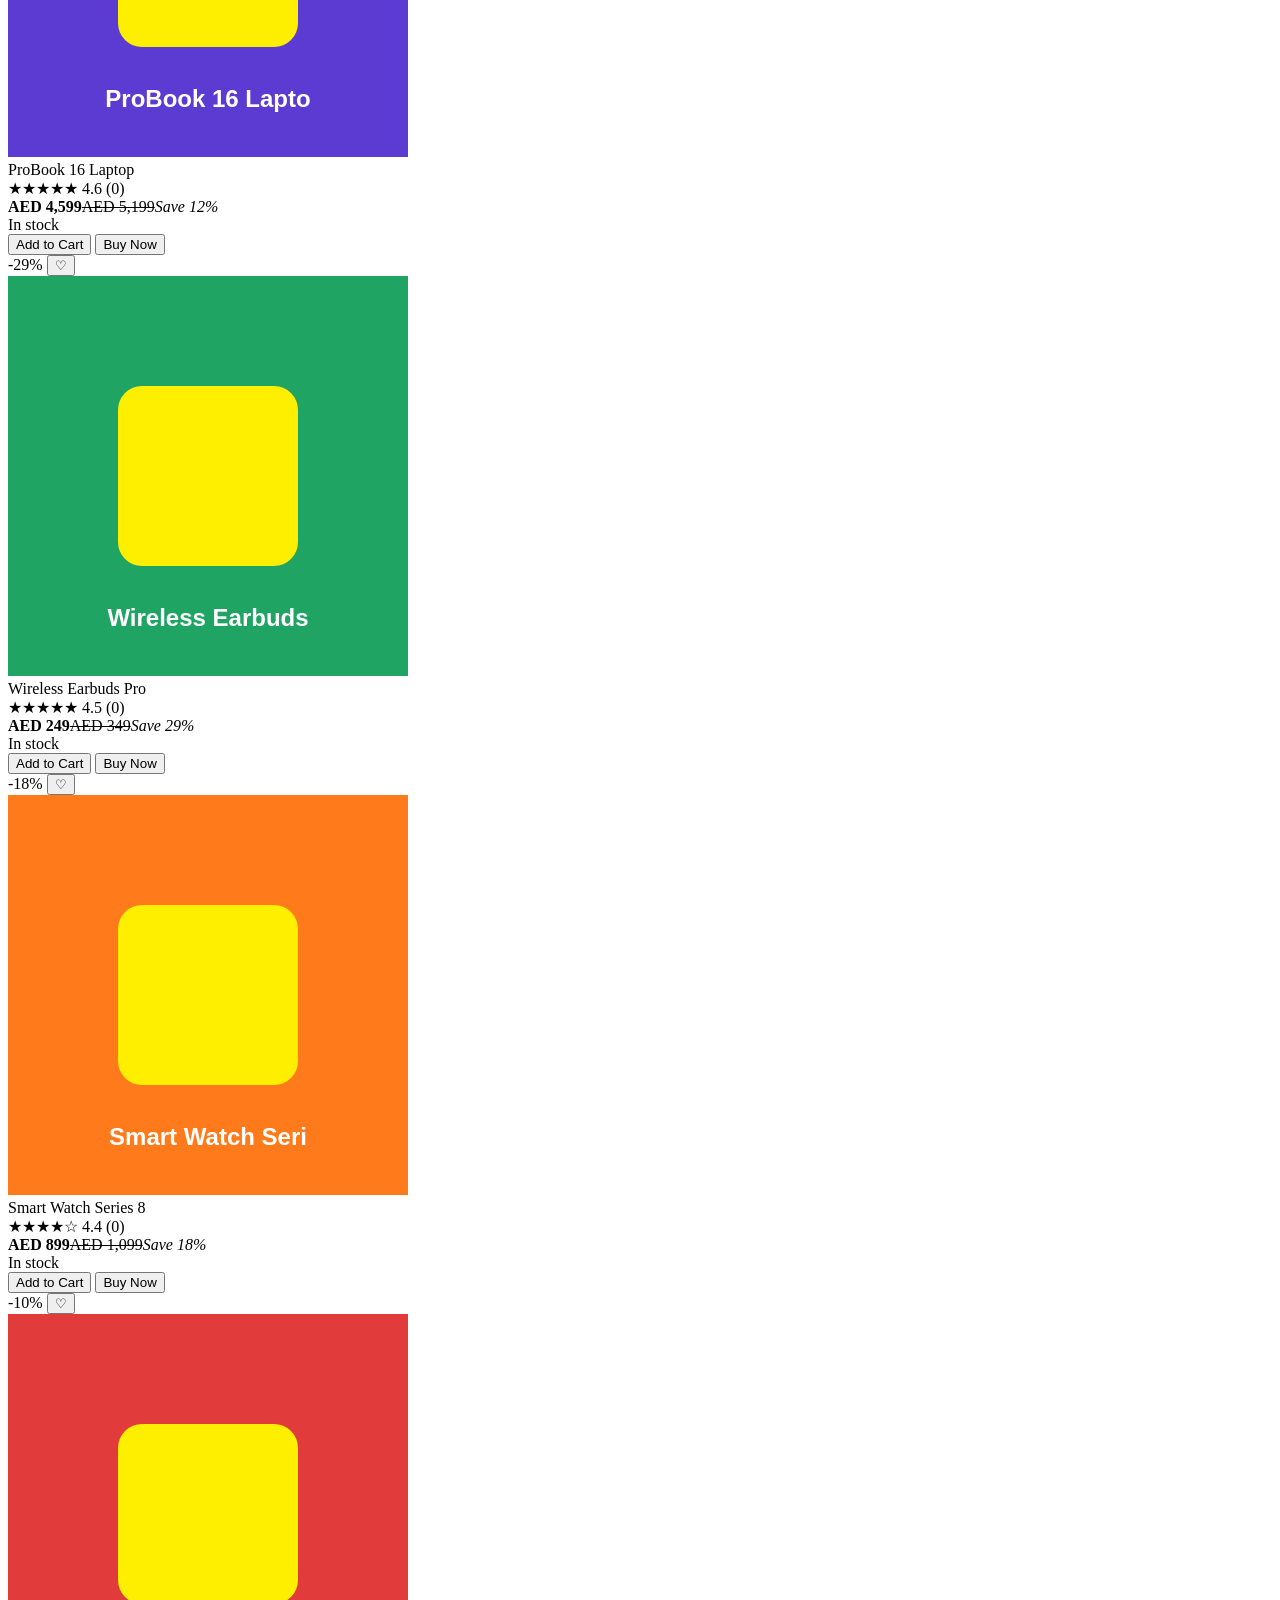
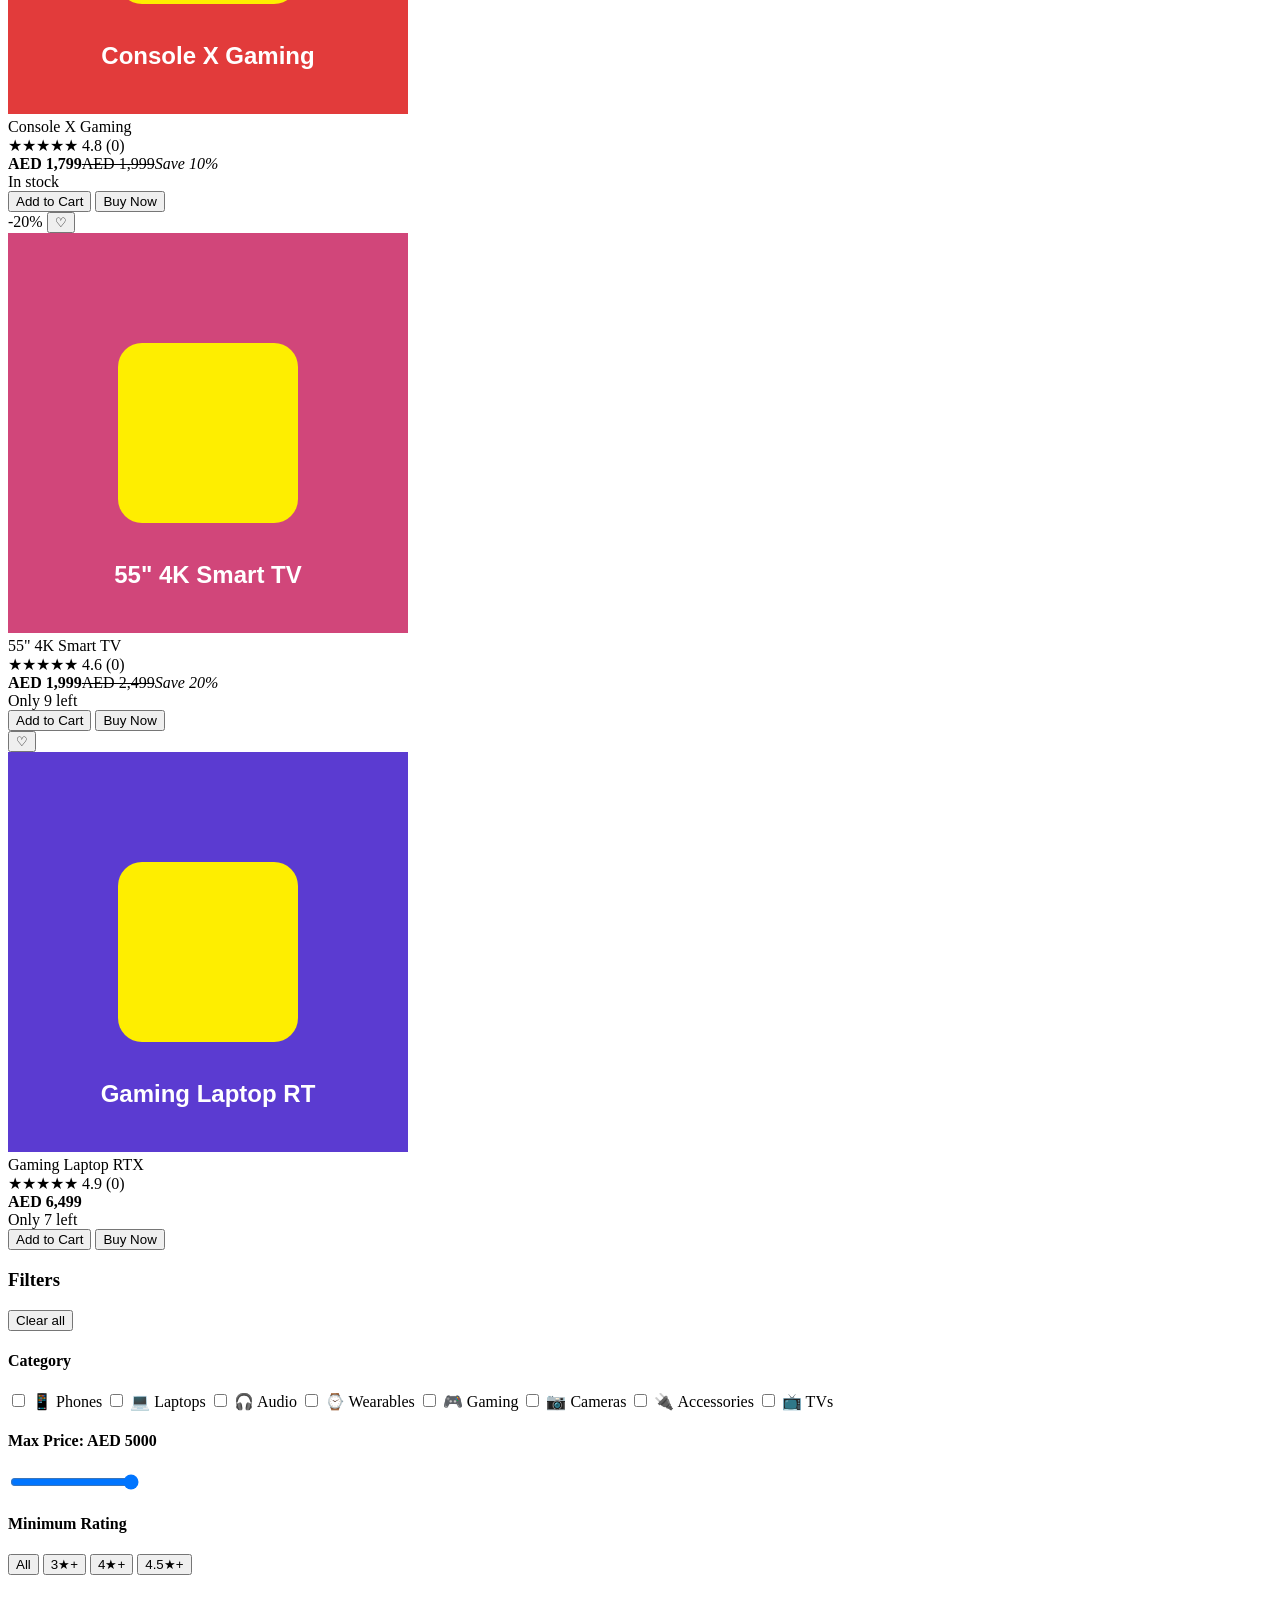
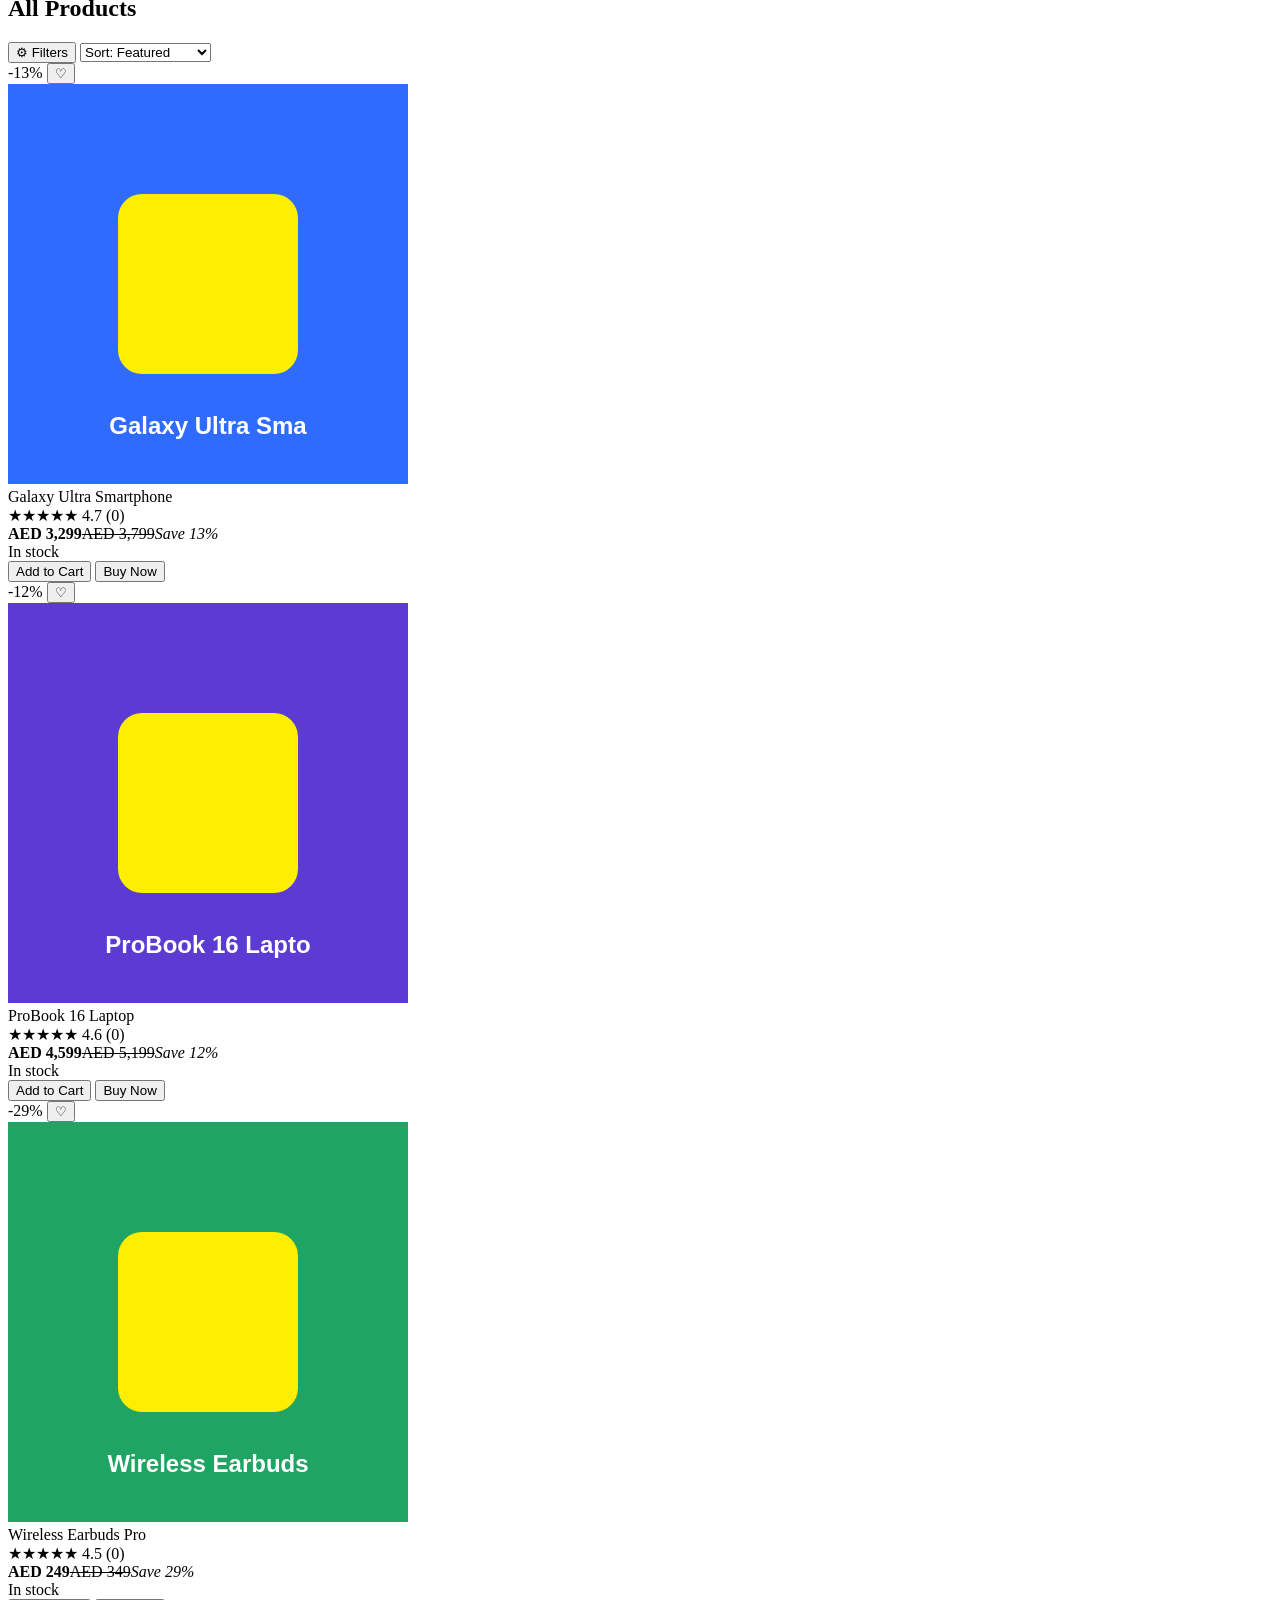
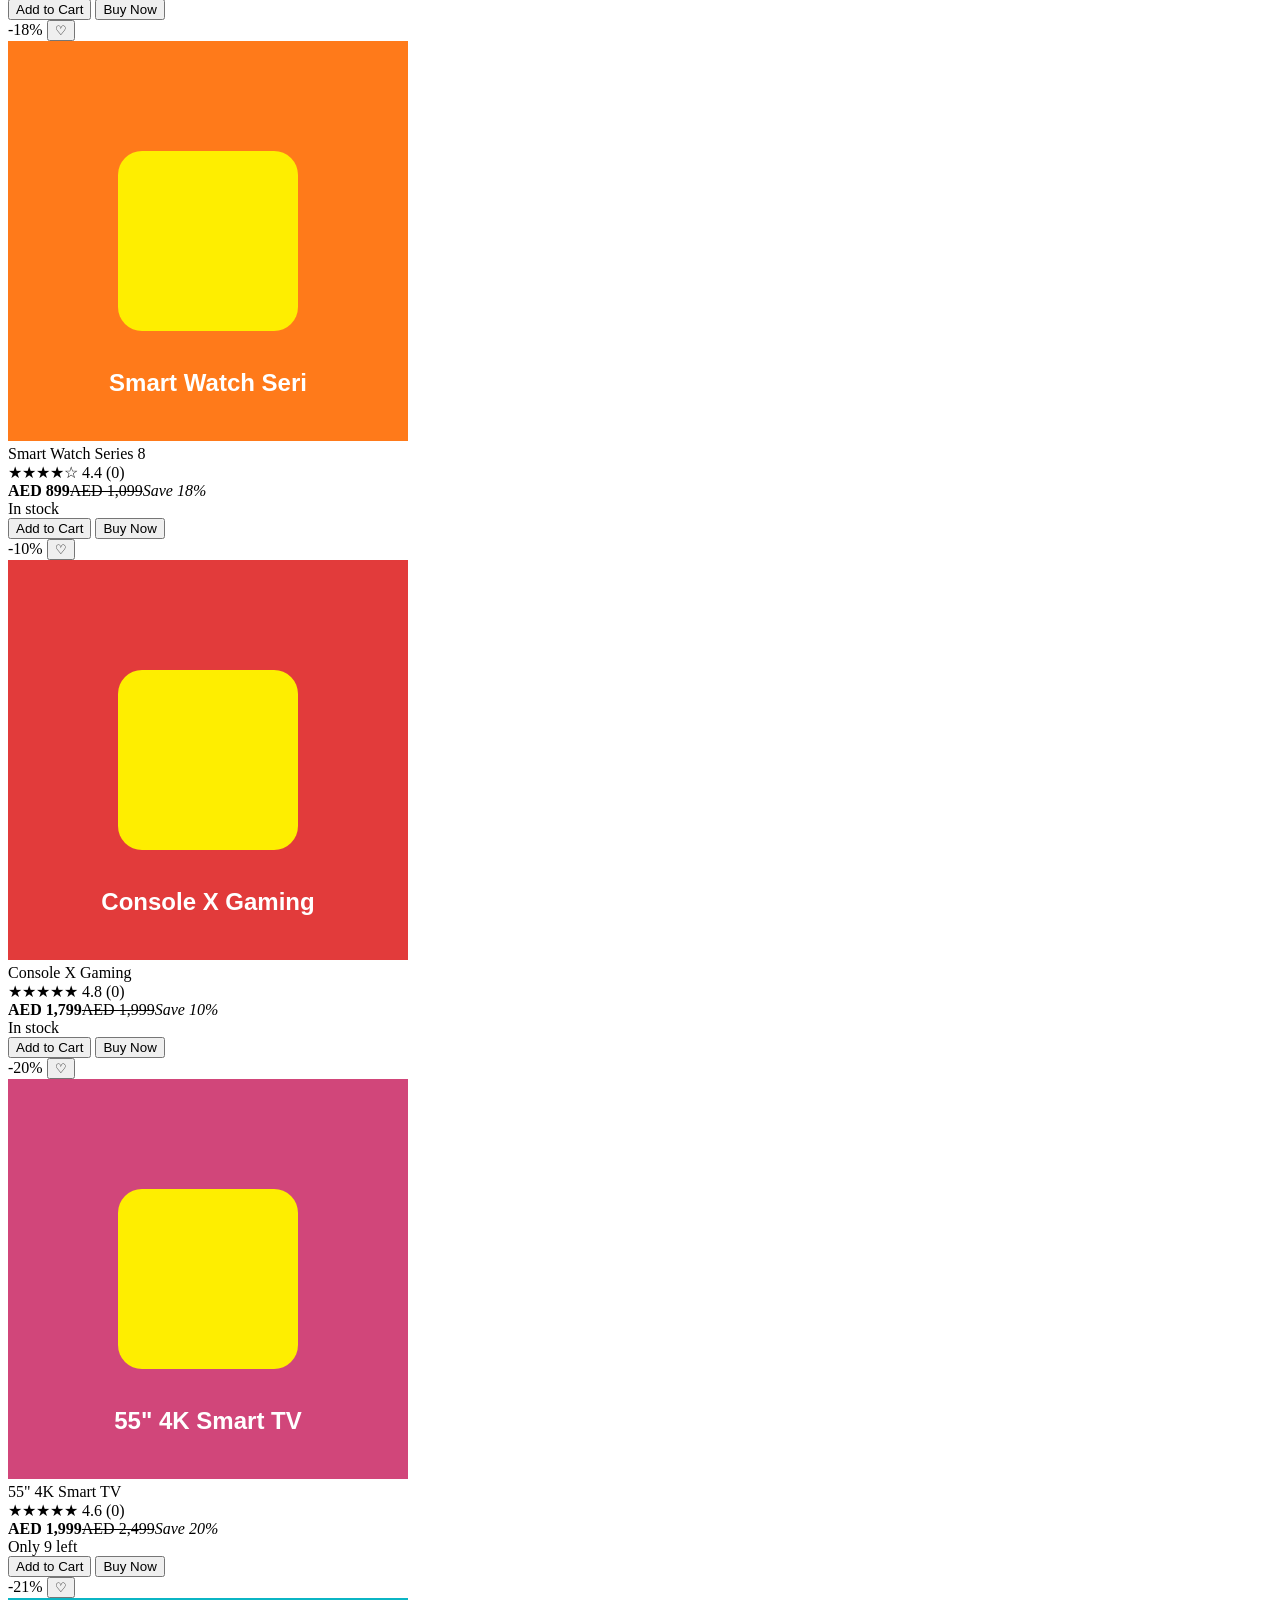
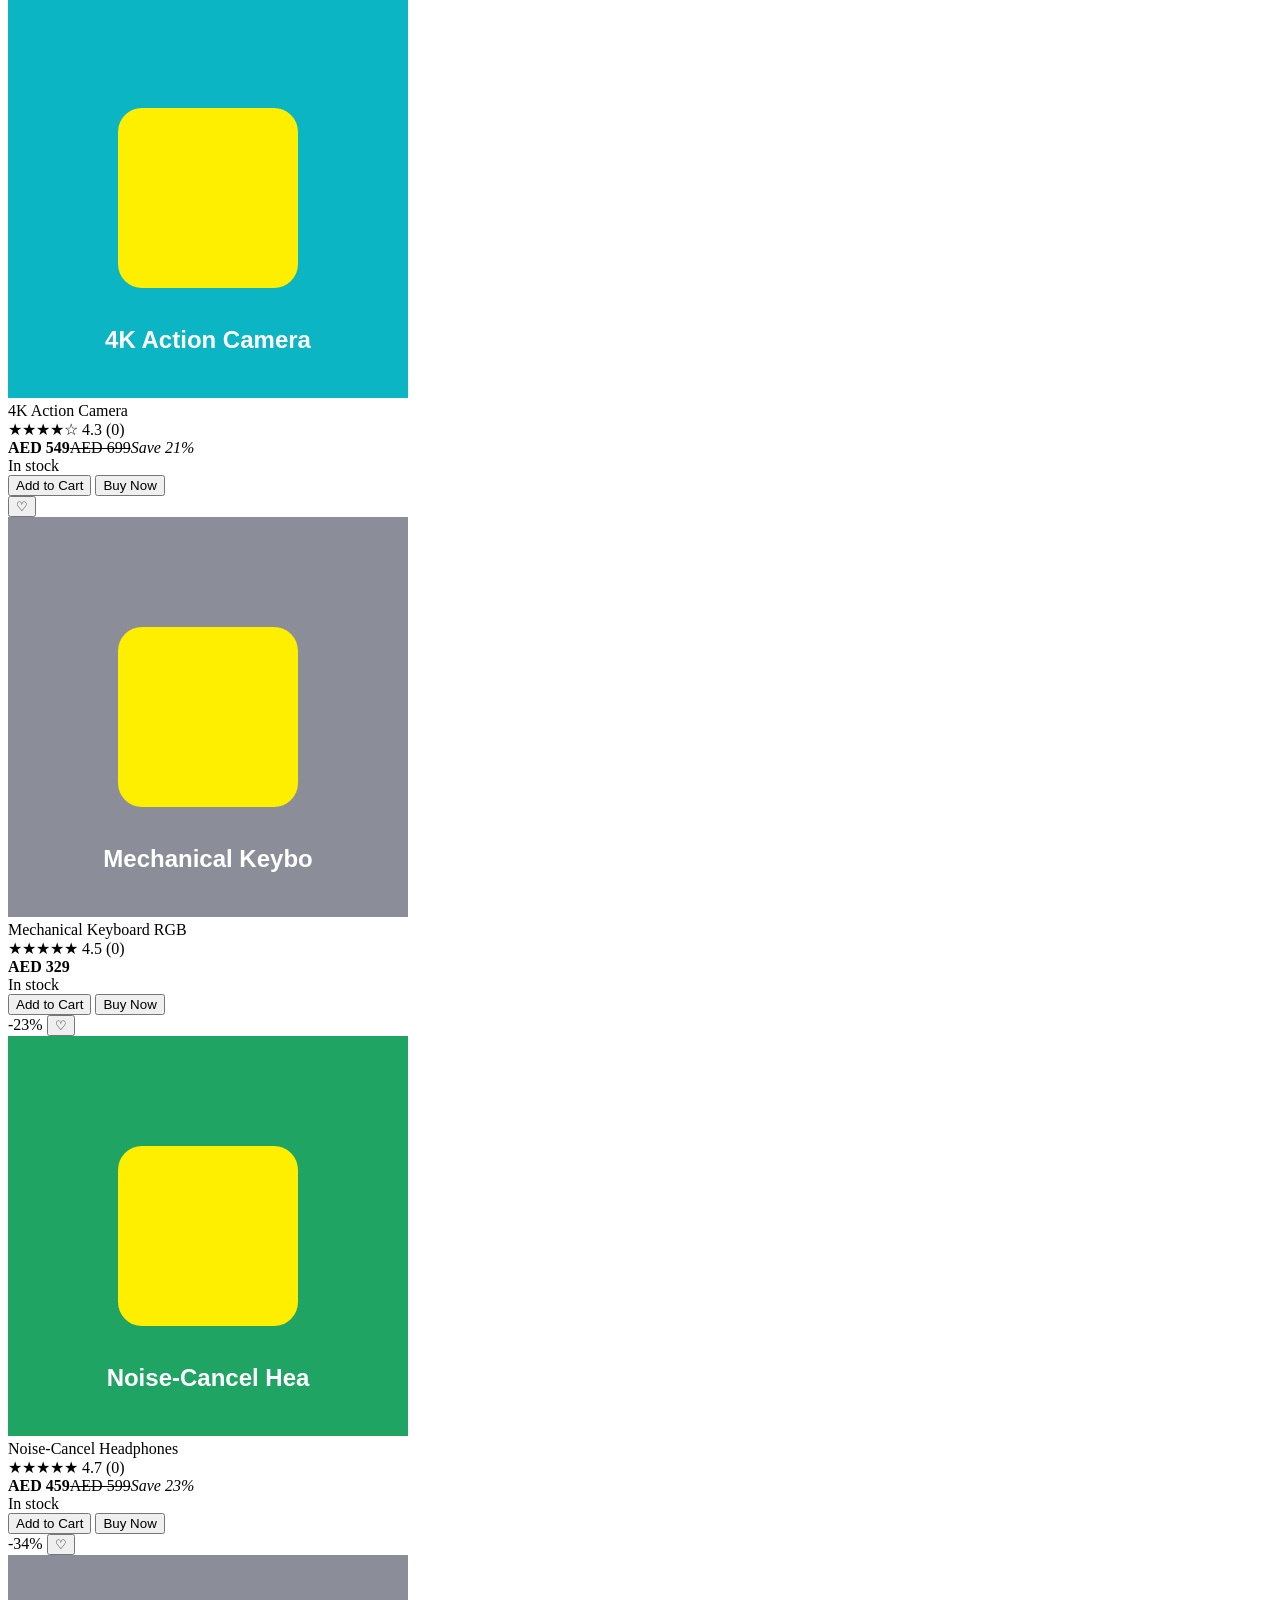
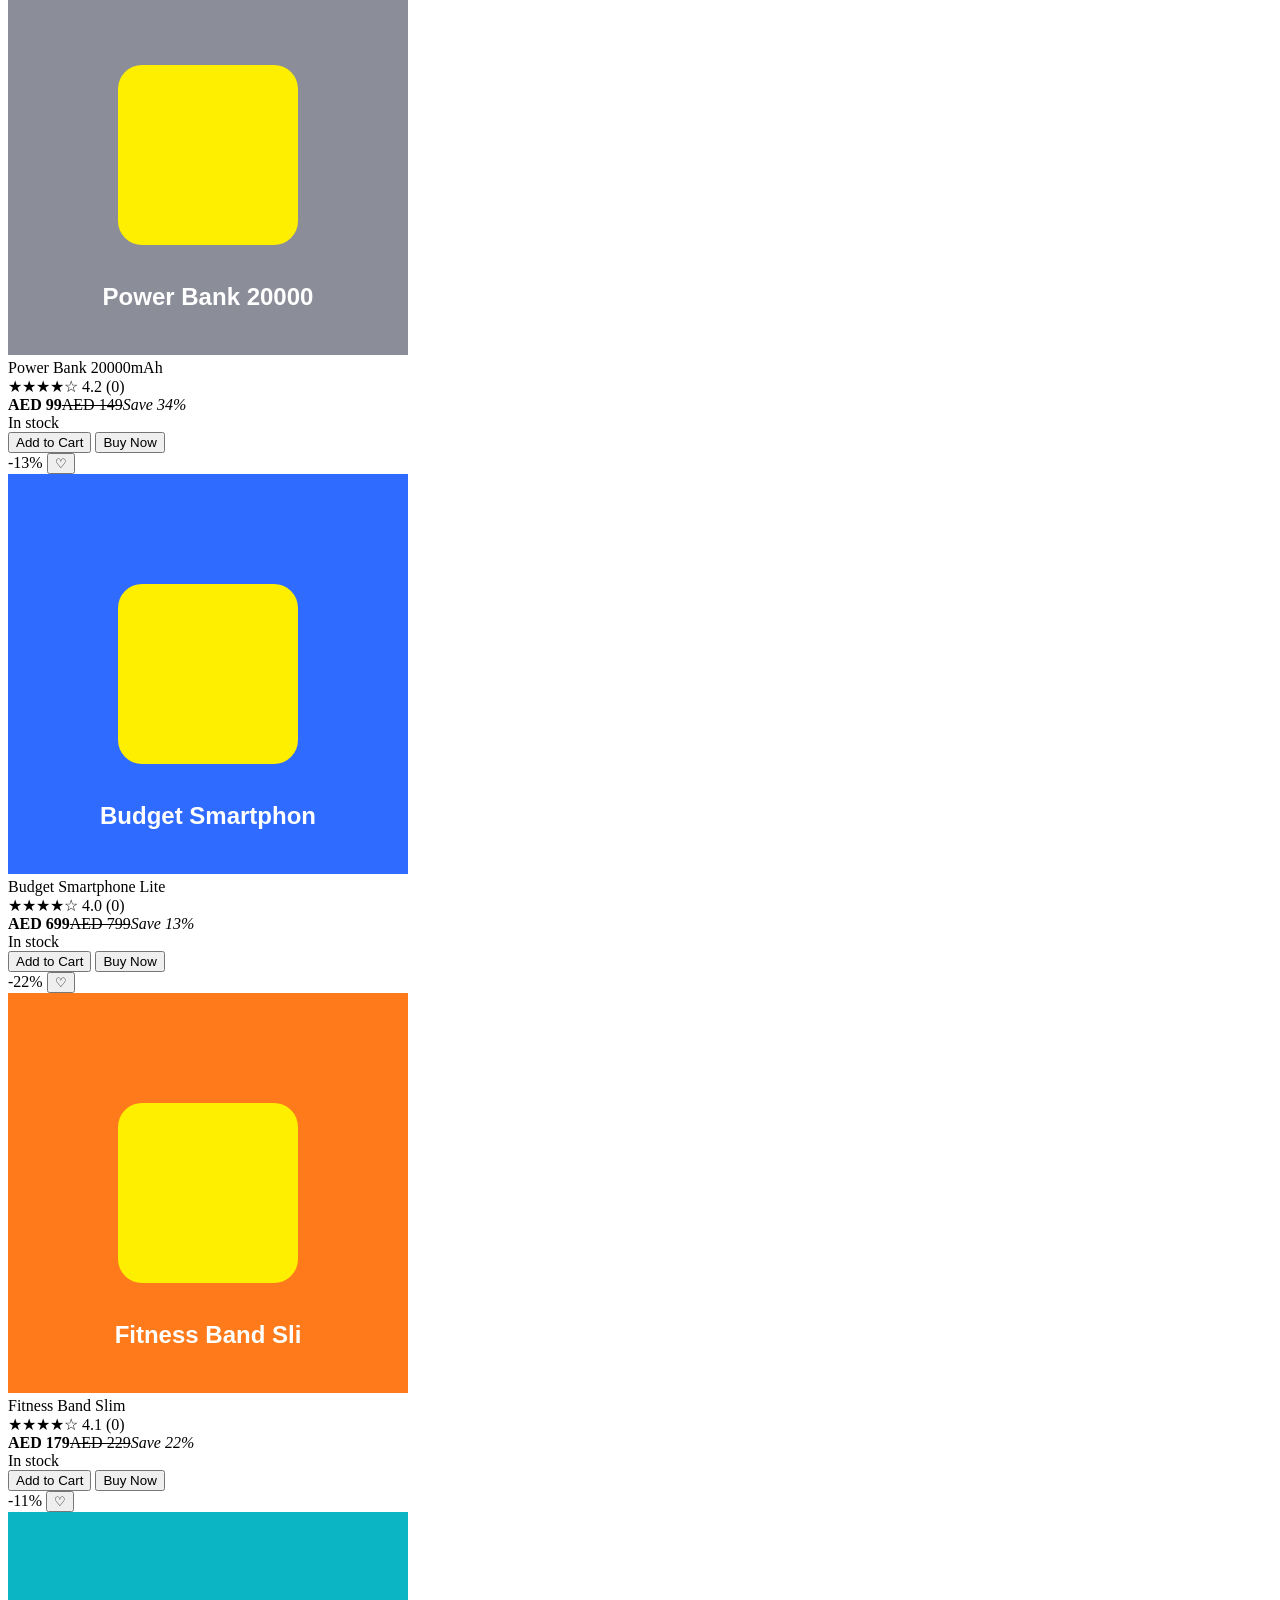
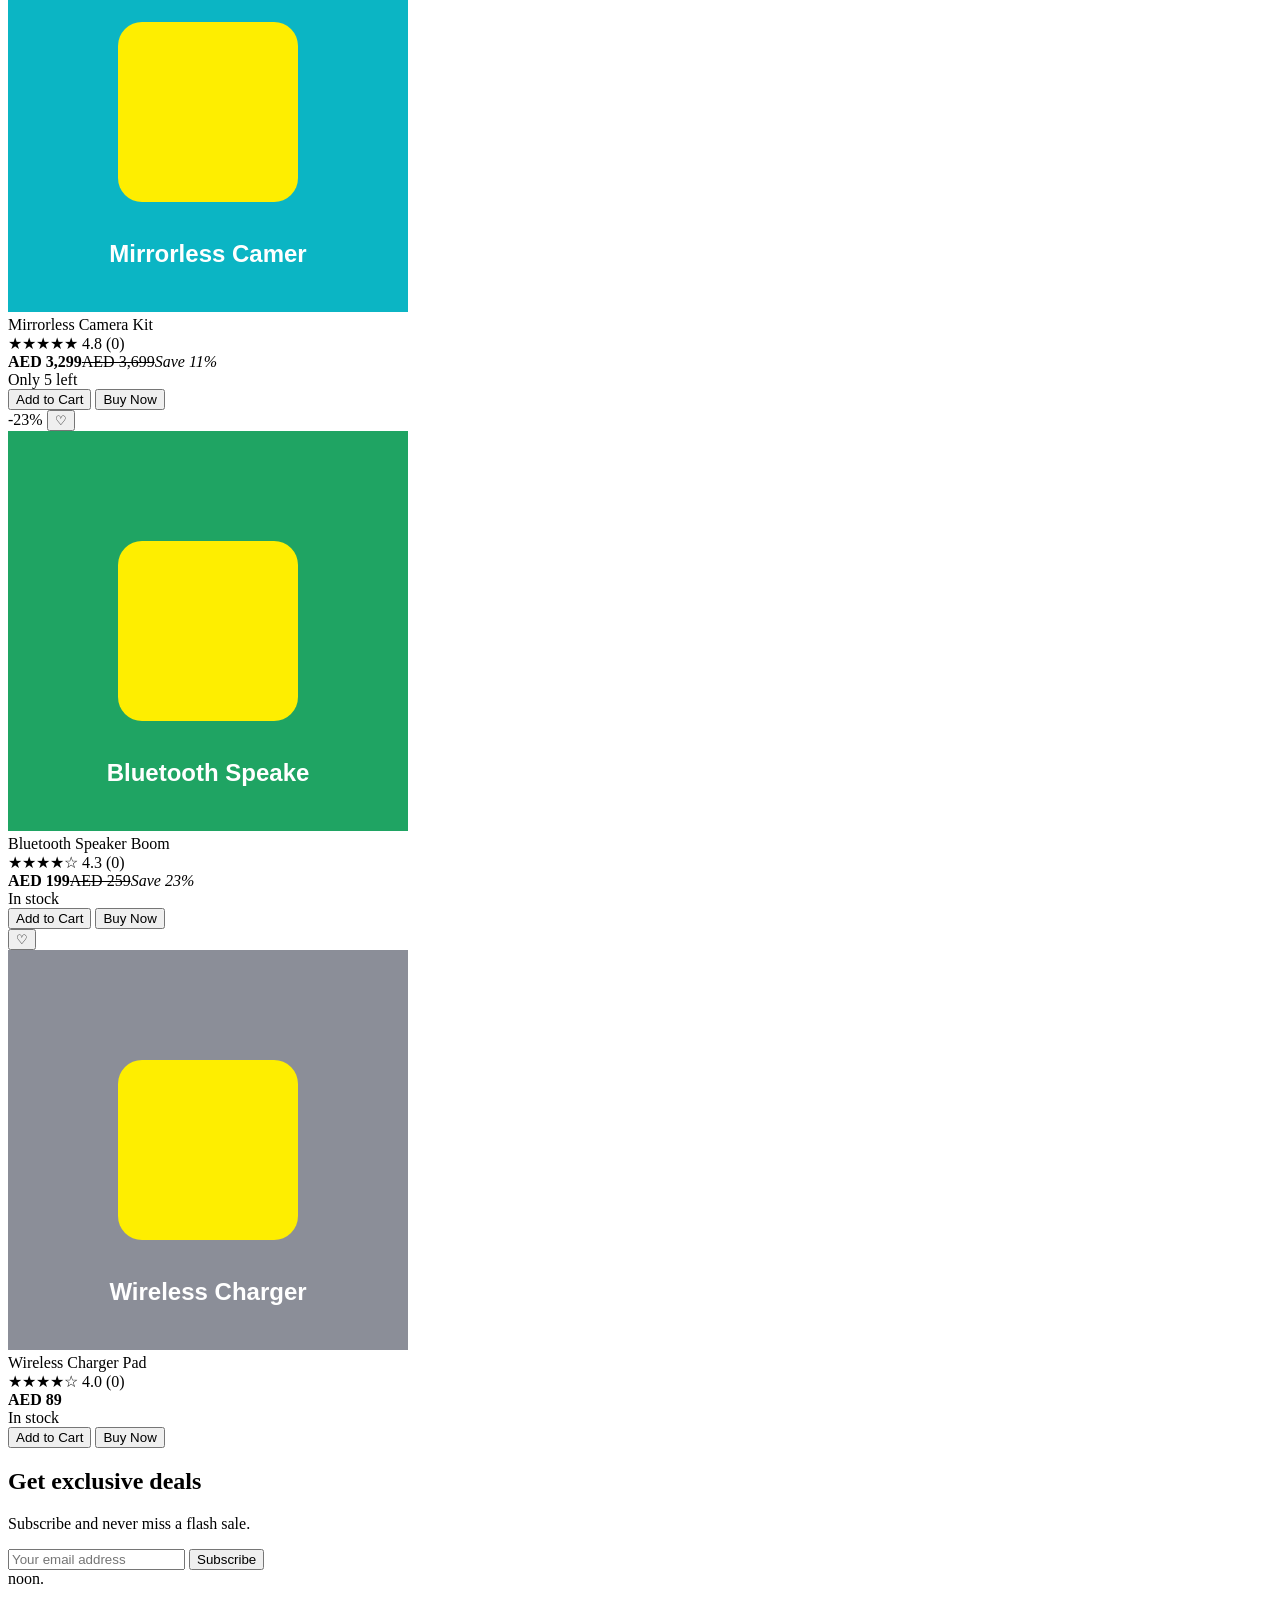
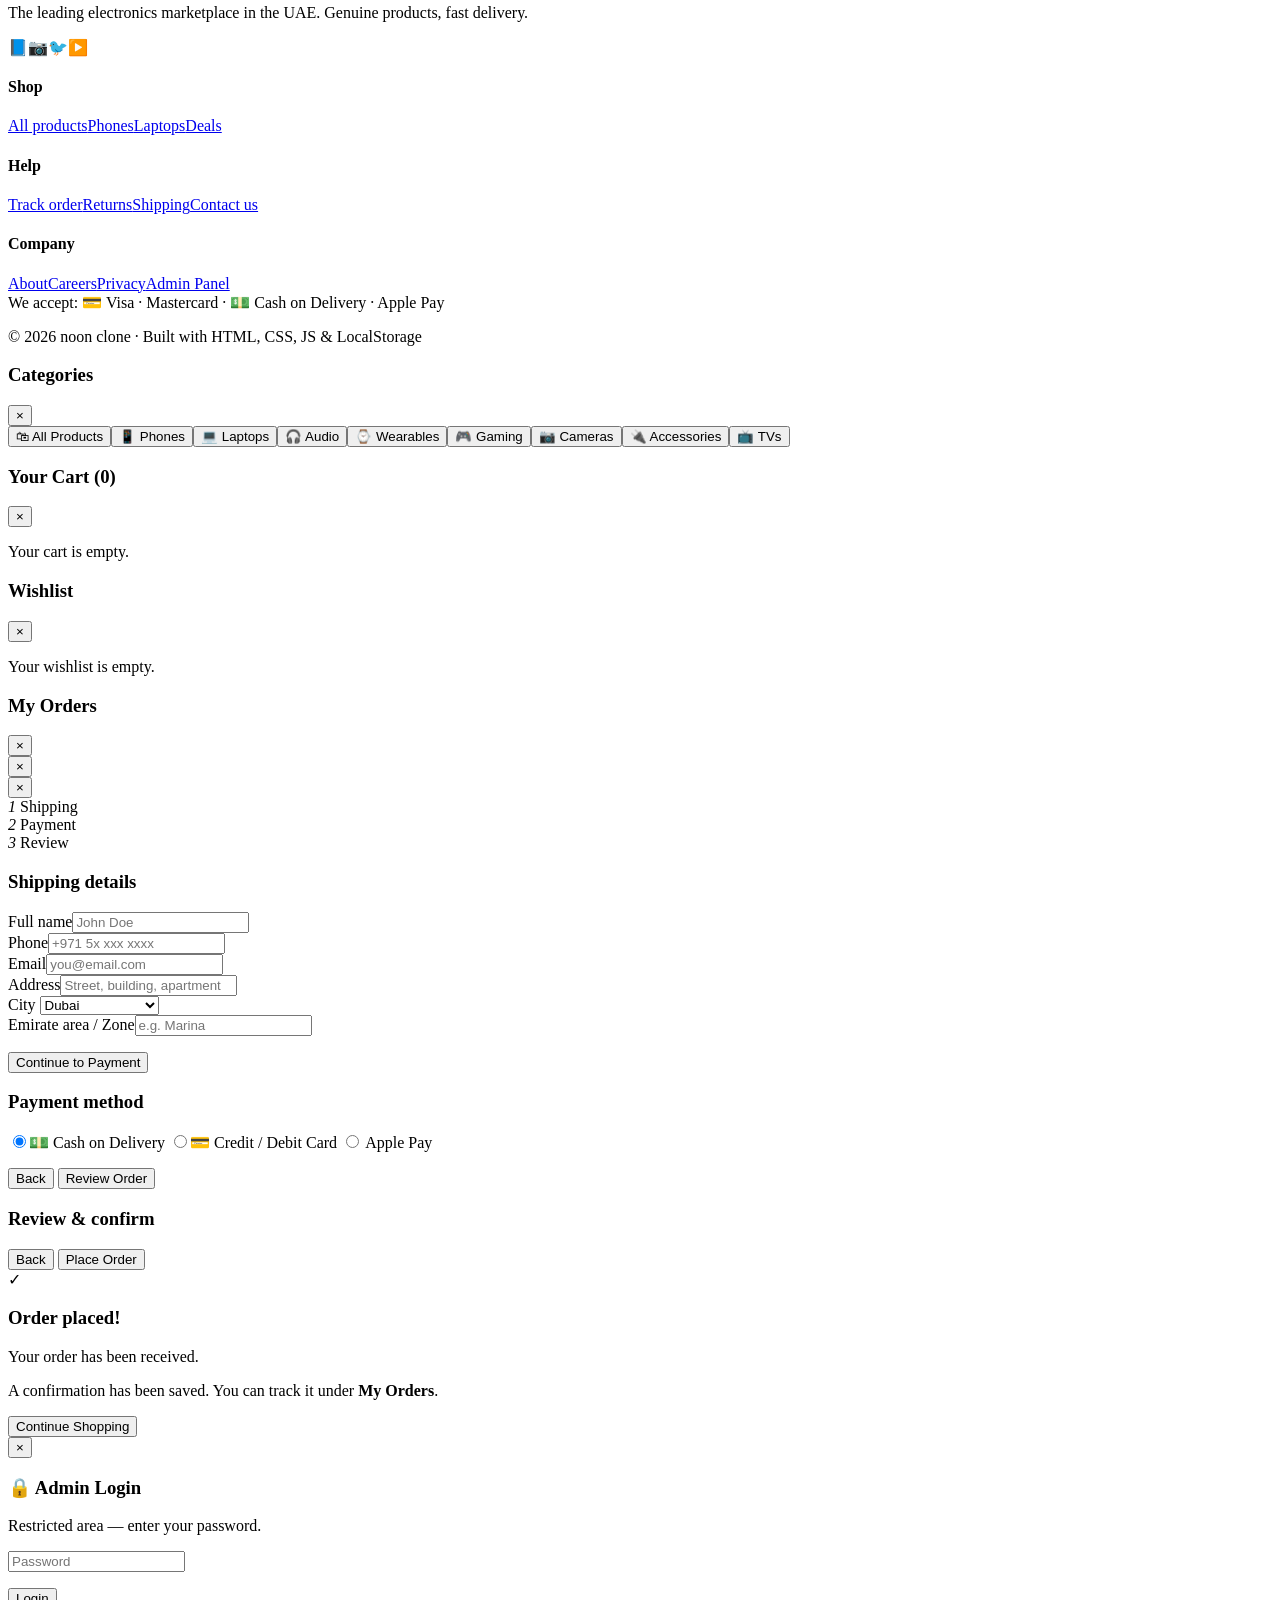
==== commit 45f4be5d: "Rename index-3.html to index.html" ====
--- a/index.html
+++ b/index.html
@@ -1,71 +1,348 @@
 <!DOCTYPE html>
 <html lang="en">
 <head>
-    <meta charset="UTF-8">
-    <meta name="viewport" content="width=device-width, initial-scale=1.0">
-    <title>Noon Electronics UAE</title>
-    <link rel="stylesheet" href="style.css">
+<meta charset="UTF-8" />
+<meta name="viewport" content="width=device-width, initial-scale=1.0" />
+<title>noon — Online Electronics Store (UAE)</title>
+<link rel="preconnect" href="https://fonts.googleapis.com" />
+<link rel="preconnect" href="https://fonts.gstatic.com" crossorigin />
+<link href="https://fonts.googleapis.com/css2?family=Outfit:wght@400;500;600;700;800;900&family=Sora:wght@600;700;800&display=swap" rel="stylesheet" />
+<link rel="stylesheet" href="style.css" />
 </head>
 <body>
-    <header>
-        <div class="logo">noon <span>Electronics</span></div>
-        <div class="search-bar">
-            <input type="text" placeholder="What are you looking for in UAE?">
-        </div>
-        <div class="header-buttons">
-            <button id="adminBtn">Admin Panel</button>
-            <div class="cart">🛒 Cart (<span id="cartCount">0</span>)</div>
-        </div>
+
+<!-- ============================== STOREFRONT ============================== -->
+<div id="store">
+
+  <!-- Announcement -->
+  <div class="announce" id="announceBar">🎉 Mega Electronics Sale — Free delivery over AED 100 · Cash on Delivery available</div>
+
+  <!-- Header -->
+  <header class="header">
+    <div class="header__main container">
+      <button class="icon-btn header__menu" id="menuToggle" aria-label="Menu">☰</button>
+      <a href="#" class="logo" id="goHome">noon<span>.</span></a>
+
+      <button class="deliver" id="deliverBtn">
+        <span class="deliver__pin">📍</span>
+        <span><small>Deliver to</small><b id="deliverCity">Dubai, UAE</b></span>
+      </button>
+
+      <div class="search" id="searchWrap">
+        <svg viewBox="0 0 24 24" class="search__icon"><path d="M21 21l-4.3-4.3M11 19a8 8 0 100-16 8 8 0 000 16z" fill="none" stroke="currentColor" stroke-width="2" stroke-linecap="round"/></svg>
+        <input type="text" id="searchInput" placeholder="Search for phones, laptops, gadgets..." autocomplete="off" />
+        <div class="suggest" id="searchSuggest"></div>
+      </div>
+
+      <div class="header__actions">
+        <button class="icon-btn act" id="ordersBtn"><span class="act__ico">🧾</span><span class="act__txt">Orders</span></button>
+        <button class="icon-btn act" id="wishBtn"><span class="act__ico">♡</span><span class="act__txt">Wishlist</span><i class="pill" id="wishCount">0</i></button>
+        <button class="icon-btn act act--cart" id="cartBtn"><span class="act__ico">🛒</span><span class="act__txt">Cart</span><i class="pill" id="cartCount">0</i></button>
+      </div>
+    </div>
+    <nav class="catnav" id="catNav"></nav>
+  </header>
+
+  <!-- Mobile search -->
+  <div class="msearch">
+    <input type="text" id="msearchInput" placeholder="Search products..." />
+  </div>
+
+  <main class="container">
+
+    <!-- Hero carousel -->
+    <section class="hero">
+      <div class="hero__track" id="heroTrack"></div>
+      <button class="hero__nav hero__nav--prev" id="heroPrev">‹</button>
+      <button class="hero__nav hero__nav--next" id="heroNext">›</button>
+      <div class="hero__dots" id="heroDots"></div>
+    </section>
+
+    <!-- Category tiles -->
+    <section class="cat-tiles" id="catTiles"></section>
+
+    <!-- Flash deals -->
+    <section class="deals">
+      <div class="deals__head">
+        <h2>⚡ Flash Deals</h2>
+        <div class="countdown" id="countdown"></div>
+      </div>
+      <div class="row" id="dealsRow"></div>
+    </section>
+
+    <!-- Main shop -->
+    <section class="shop" id="shopAnchor">
+      <aside class="filters" id="filters">
+        <div class="filters__head"><h3>Filters</h3><button id="clearFilters" class="link">Clear all</button></div>
+        <div class="filter-group">
+          <h4>Category</h4>
+          <div id="filterCats"></div>
+        </div>
+        <div class="filter-group">
+          <h4>Max Price: <span id="priceVal">AED 5000</span></h4>
+          <input type="range" id="priceRange" min="0" max="5000" value="5000" step="50" />
+        </div>
+        <div class="filter-group">
+          <h4>Minimum Rating</h4>
+          <div class="rating-filter" id="ratingFilter">
+            <button data-r="0" class="is-active">All</button>
+            <button data-r="3">3★+</button>
+            <button data-r="4">4★+</button>
+            <button data-r="4.5">4.5★+</button>
+          </div>
+        </div>
+      </aside>
+
+      <div class="shop__main">
+        <div class="shop__bar">
+          <h2 id="shopTitle">All Products</h2>
+          <div class="shop__tools">
+            <button class="icon-btn filter-toggle" id="filterToggle">⚙ Filters</button>
+            <select id="sortSelect">
+              <option value="featured">Sort: Featured</option>
+              <option value="low">Price: Low to High</option>
+              <option value="high">Price: High to Low</option>
+              <option value="rating">Top Rated</option>
+              <option value="new">Newest</option>
+            </select>
+          </div>
+        </div>
+        <div class="grid" id="productGrid"></div>
+        <p class="empty" id="emptyState" hidden>No products match your filters.</p>
+      </div>
+    </section>
+
+    <!-- Recently viewed -->
+    <section class="recent" id="recentSection" hidden>
+      <h2>Recently Viewed</h2>
+      <div class="row" id="recentRow"></div>
+    </section>
+
+    <!-- Newsletter -->
+    <section class="newsletter">
+      <div>
+        <h2>Get exclusive deals</h2>
+        <p>Subscribe and never miss a flash sale.</p>
+      </div>
+      <div class="newsletter__form">
+        <input type="email" id="newsEmail" placeholder="Your email address" />
+        <button class="btn" id="newsBtn">Subscribe</button>
+      </div>
+    </section>
+  </main>
+
+  <!-- Footer -->
+  <footer class="footer">
+    <div class="footer__cols container">
+      <div>
+        <div class="logo logo--light">noon<span>.</span></div>
+        <p>The leading electronics marketplace in the UAE. Genuine products, fast delivery.</p>
+        <div class="socials"><span>📘</span><span>📷</span><span>🐦</span><span>▶️</span></div>
+      </div>
+      <div><h4>Shop</h4><a href="#shopAnchor">All products</a><a href="#" data-foot-cat>Phones</a><a href="#" data-foot-cat>Laptops</a><a href="#">Deals</a></div>
+      <div><h4>Help</h4><a href="#">Track order</a><a href="#">Returns</a><a href="#">Shipping</a><a href="#">Contact us</a></div>
+      <div><h4>Company</h4><a href="#">About</a><a href="#">Careers</a><a href="#">Privacy</a><a href="#" id="adminTrigger" class="footer__admin">Admin Panel</a></div>
+    </div>
+    <div class="footer__pay container">
+      <span>We accept:</span> 💳 Visa · Mastercard · 💵 Cash on Delivery · Apple Pay
+    </div>
+    <p class="footer__copy">© <span id="year"></span> noon clone · Built with HTML, CSS, JS &amp; LocalStorage</p>
+  </footer>
+</div>
+
+<!-- ============================== OVERLAY ============================== -->
+<div class="overlay" id="overlay"></div>
+
+<!-- Mobile category drawer -->
+<aside class="mdrawer" id="mobileNav">
+  <div class="drawer__head"><h3>Categories</h3><button class="x" data-close-drawer>&times;</button></div>
+  <div class="mdrawer__body" id="mobileCats"></div>
+</aside>
+
+<!-- ============================== CART DRAWER ============================== -->
+<aside class="drawer" id="cartDrawer">
+  <div class="drawer__head"><h3>Your Cart (<span id="cartItemsCount">0</span>)</h3><button class="x" data-close-drawer>&times;</button></div>
+  <div class="drawer__body" id="cartItems"></div>
+  <div class="drawer__foot" id="cartFoot">
+    <div class="promo">
+      <input type="text" id="promoInput" placeholder="Promo code" />
+      <button id="applyPromo">Apply</button>
+    </div>
+    <p class="promo__msg" id="promoMsg"></p>
+    <div class="sumline"><span>Subtotal</span><b id="sumSub">AED 0</b></div>
+    <div class="sumline"><span>Discount</span><b id="sumDisc">- AED 0</b></div>
+    <div class="sumline"><span>Delivery</span><b id="sumShip">AED 0</b></div>
+    <div class="sumline sumline--total"><span>Total</span><b id="sumTotal">AED 0</b></div>
+    <button class="btn btn--block btn--yellow" id="checkoutBtn">Proceed to Checkout</button>
+  </div>
+</aside>
+
+<!-- ============================== WISHLIST DRAWER ============================== -->
+<aside class="drawer" id="wishDrawer">
+  <div class="drawer__head"><h3>Wishlist</h3><button class="x" data-close-drawer>&times;</button></div>
+  <div class="drawer__body" id="wishItems"></div>
+</aside>
+
+<!-- ============================== ORDERS DRAWER (customer) ============================== -->
+<aside class="drawer drawer--wide" id="myOrdersDrawer">
+  <div class="drawer__head"><h3>My Orders</h3><button class="x" data-close-drawer>&times;</button></div>
+  <div class="drawer__body" id="myOrders"></div>
+</aside>
+
+<!-- ============================== PRODUCT DETAIL MODAL ============================== -->
+<div class="modal" id="productModal">
+  <div class="modal__box modal__box--lg">
+    <button class="x x--abs" data-close-modal>&times;</button>
+    <div class="pd" id="pdBody"></div>
+  </div>
+</div>
+
+<!-- ============================== CHECKOUT MODAL ============================== -->
+<div class="modal" id="checkoutModal">
+  <div class="modal__box modal__box--lg">
+    <button class="x x--abs" data-close-modal>&times;</button>
+    <div class="steps" id="steps">
+      <div class="step is-active" data-step="1"><i>1</i> Shipping</div>
+      <div class="step" data-step="2"><i>2</i> Payment</div>
+      <div class="step" data-step="3"><i>3</i> Review</div>
+    </div>
+
+    <div class="step-panel is-active" id="step-1">
+      <h3>Shipping details</h3>
+      <div class="grid2">
+        <div class="form-field"><label>Full name</label><input id="coName" type="text" placeholder="John Doe" /></div>
+        <div class="form-field"><label>Phone</label><input id="coPhone" type="tel" placeholder="+971 5x xxx xxxx" /></div>
+      </div>
+      <div class="form-field"><label>Email</label><input id="coEmail" type="email" placeholder="you@email.com" /></div>
+      <div class="form-field"><label>Address</label><input id="coAddr" type="text" placeholder="Street, building, apartment" /></div>
+      <div class="grid2">
+        <div class="form-field"><label>City</label>
+          <select id="coCity"><option>Dubai</option><option>Abu Dhabi</option><option>Sharjah</option><option>Ajman</option><option>Ras Al Khaimah</option><option>Fujairah</option><option>Umm Al Quwain</option></select>
+        </div>
+        <div class="form-field"><label>Emirate area / Zone</label><input id="coZone" type="text" placeholder="e.g. Marina" /></div>
+      </div>
+      <p class="err" id="coErr1"></p>
+      <button class="btn btn--block" id="toStep2">Continue to Payment</button>
+    </div>
+
+    <div class="step-panel" id="step-2">
+      <h3>Payment method</h3>
+      <div class="paylist">
+        <label class="pay"><input type="radio" name="pay" value="cod" checked><span>💵 Cash on Delivery</span></label>
+        <label class="pay"><input type="radio" name="pay" value="card"><span>💳 Credit / Debit Card</span></label>
+        <label class="pay"><input type="radio" name="pay" value="apple"><span> Apple Pay</span></label>
+      </div>
+      <div id="cardFields" hidden>
+        <div class="form-field"><label>Card number</label><input id="cardNo" type="text" placeholder="4242 4242 4242 4242" maxlength="19" /></div>
+        <div class="grid2">
+          <div class="form-field"><label>Expiry</label><input id="cardExp" type="text" placeholder="MM/YY" maxlength="5" /></div>
+          <div class="form-field"><label>CVV</label><input id="cardCvv" type="password" placeholder="123" maxlength="4" /></div>
+        </div>
+      </div>
+      <p class="err" id="coErr2"></p>
+      <div class="row-btns">
+        <button class="btn btn--ghost" data-back="1">Back</button>
+        <button class="btn" id="toStep3">Review Order</button>
+      </div>
+    </div>
+
+    <div class="step-panel" id="step-3">
+      <h3>Review &amp; confirm</h3>
+      <div id="reviewBox"></div>
+      <p class="err" id="coErr3"></p>
+      <div class="row-btns">
+        <button class="btn btn--ghost" data-back="2">Back</button>
+        <button class="btn btn--yellow" id="placeOrderBtn">Place Order</button>
+      </div>
+    </div>
+
+    <div class="step-panel" id="step-done">
+      <div class="done">
+        <div class="done__check">✓</div>
+        <h3>Order placed!</h3>
+        <p>Your order <b id="doneId"></b> has been received.</p>
+        <p class="muted">A confirmation has been saved. You can track it under <b>My Orders</b>.</p>
+        <button class="btn btn--yellow" id="doneClose">Continue Shopping</button>
+      </div>
+    </div>
+  </div>
+</div>
+
+<!-- ============================== ADMIN LOGIN ============================== -->
+<div class="modal" id="loginModal">
+  <div class="modal__box modal__box--sm">
+    <button class="x x--abs" data-close-modal>&times;</button>
+    <h3>🔒 Admin Login</h3>
+    <p class="modal__sub">Restricted area — enter your password.</p>
+    <div class="form-field"><input id="adminPass" type="password" placeholder="Password" /></div>
+    <p class="err" id="loginErr"></p>
+    <button class="btn btn--block" id="loginBtn">Login</button>
+  </div>
+</div>
+
+<!-- ============================== ADMIN PANEL ============================== -->
+<div class="admin" id="adminPanel">
+  <aside class="sidebar" id="sidebar">
+    <div class="sidebar__logo">noon<span>.</span> <small>Admin</small></div>
+    <nav class="sidebar__nav">
+      <button class="snav is-active" data-view="dashboard">📊 Dashboard</button>
+      <button class="snav" data-view="products">📦 Products</button>
+      <button class="snav" data-view="categories">🏷 Categories</button>
+      <button class="snav" data-view="orders">🧾 Orders <i class="badge" id="navOrders">0</i></button>
+      <button class="snav" data-view="reviews">⭐ Reviews</button>
+      <button class="snav" data-view="coupons">🎟 Coupons</button>
+      <button class="snav" data-view="settings">⚙ Settings</button>
+    </nav>
+    <button class="snav snav--out" id="exitAdmin">↩ View Store</button>
+    <button class="snav snav--logout" id="logoutBtn">⎋ Logout</button>
+  </aside>
+
+  <main class="admin__main">
+    <header class="admin__top">
+      <button class="icon-btn" id="sidebarToggle">☰</button>
+      <h2 id="adminTitle">Dashboard</h2>
+      <div class="admin__who">👤 Administrator</div>
     </header>
-
-    <div class="banner">
-        <h1>Exclusive Electronics Deals in Dubai & Abu Dhabi</h1>
-        <p>Up to 50% OFF on Smartphones, Laptops, and Accessories</p>
-    </div>
-
-    <main>
-        <section id="customerView">
-            <h2 class="section-title">Trending Products (AED)</h2>
-            <div class="products-grid" id="productsGrid">
-                </div>
-        </section>
-
-        <section id="adminPanel" class="hidden">
-            <div class="admin-header">
-                <h2>Admin Dashboard</h2>
-                <button id="logoutBtn">Logout</button>
-            </div>
-            
-            <div class="admin-box">
-                <h3>Add New Product</h3>
-                <form id="addProductForm">
-                    <input type="text" id="prodName" placeholder="Product Name" required>
-                    <input type="number" id="prodPrice" placeholder="Price in AED" required>
-                    <textarea id="prodImages" placeholder="Images URLs (Paste multiple links separated by comma ',')" rows="3" required></textarea>
-                    <input type="url" id="prodVideo" placeholder="Video URL (Google Drive or YouTube Link - Optional)">
-                    <button type="submit">Upload Product</button>
-                </form>
-            </div>
-
-            <div class="admin-box">
-                <h3>Manage Existing Products</h3>
-                <div id="adminProductsList"></div>
-            </div>
-        </section>
-    </main>
-
-    <div id="loginModal" class="modal hidden">
-        <div class="modal-content">
-            <h3>Admin Login</h3>
-            <p>Enter password to access dashboard:</p>
-            <input type="password" id="adminPassword" placeholder="Enter Password">
-            <div class="modal-actions">
-                <button id="loginSubmit">Login</button>
-                <button id="loginClose">Cancel</button>
-            </div>
-        </div>
-    </div>
-
-    <script src="script.js"></script>
+    <div class="admin__content" id="adminContent"></div>
+  </main>
+</div>
+
+<!-- Product editor modal (admin) -->
+<div class="modal" id="prodModal">
+  <div class="modal__box modal__box--lg">
+    <button class="x x--abs" data-close-modal>&times;</button>
+    <h3 id="prodModalTitle">Add Product</h3>
+    <div class="grid2">
+      <div class="form-field"><label>Name</label><input id="fName" type="text" placeholder="Product name" /></div>
+      <div class="form-field"><label>Category</label><select id="fCategory"></select></div>
+    </div>
+    <div class="grid2">
+      <div class="form-field"><label>Price (AED)</label><input id="fPrice" type="number" min="0" placeholder="249" /></div>
+      <div class="form-field"><label>Old price (optional)</label><input id="fOld" type="number" min="0" placeholder="349" /></div>
+    </div>
+    <div class="grid2">
+      <div class="form-field"><label>Stock</label><input id="fStock" type="number" min="0" placeholder="50" /></div>
+      <div class="form-field"><label>Rating (0-5)</label><input id="fRating" type="number" min="0" max="5" step="0.1" placeholder="4.5" /></div>
+    </div>
+    <div class="form-field"><label>Image URL</label><input id="fImage" type="text" placeholder="https://...  (optional)" /></div>
+    <div class="form-field"><label>Description</label><textarea id="fDesc" rows="3" placeholder="Short description / specs"></textarea></div>
+    <label class="check"><input type="checkbox" id="fFeatured"> Mark as Flash Deal / Featured</label>
+    <p class="err" id="prodErr"></p>
+    <button class="btn btn--block" id="saveProdBtn">Save Product</button>
+  </div>
+</div>
+
+<!-- Order detail modal (admin) -->
+<div class="modal" id="orderModal">
+  <div class="modal__box modal__box--lg">
+    <button class="x x--abs" data-close-modal>&times;</button>
+    <div id="orderDetail"></div>
+  </div>
+</div>
+
+<!-- Toast -->
+<div class="toast" id="toast"></div>
+
+<script src="script.js"></script>
 </body>
 </html>
